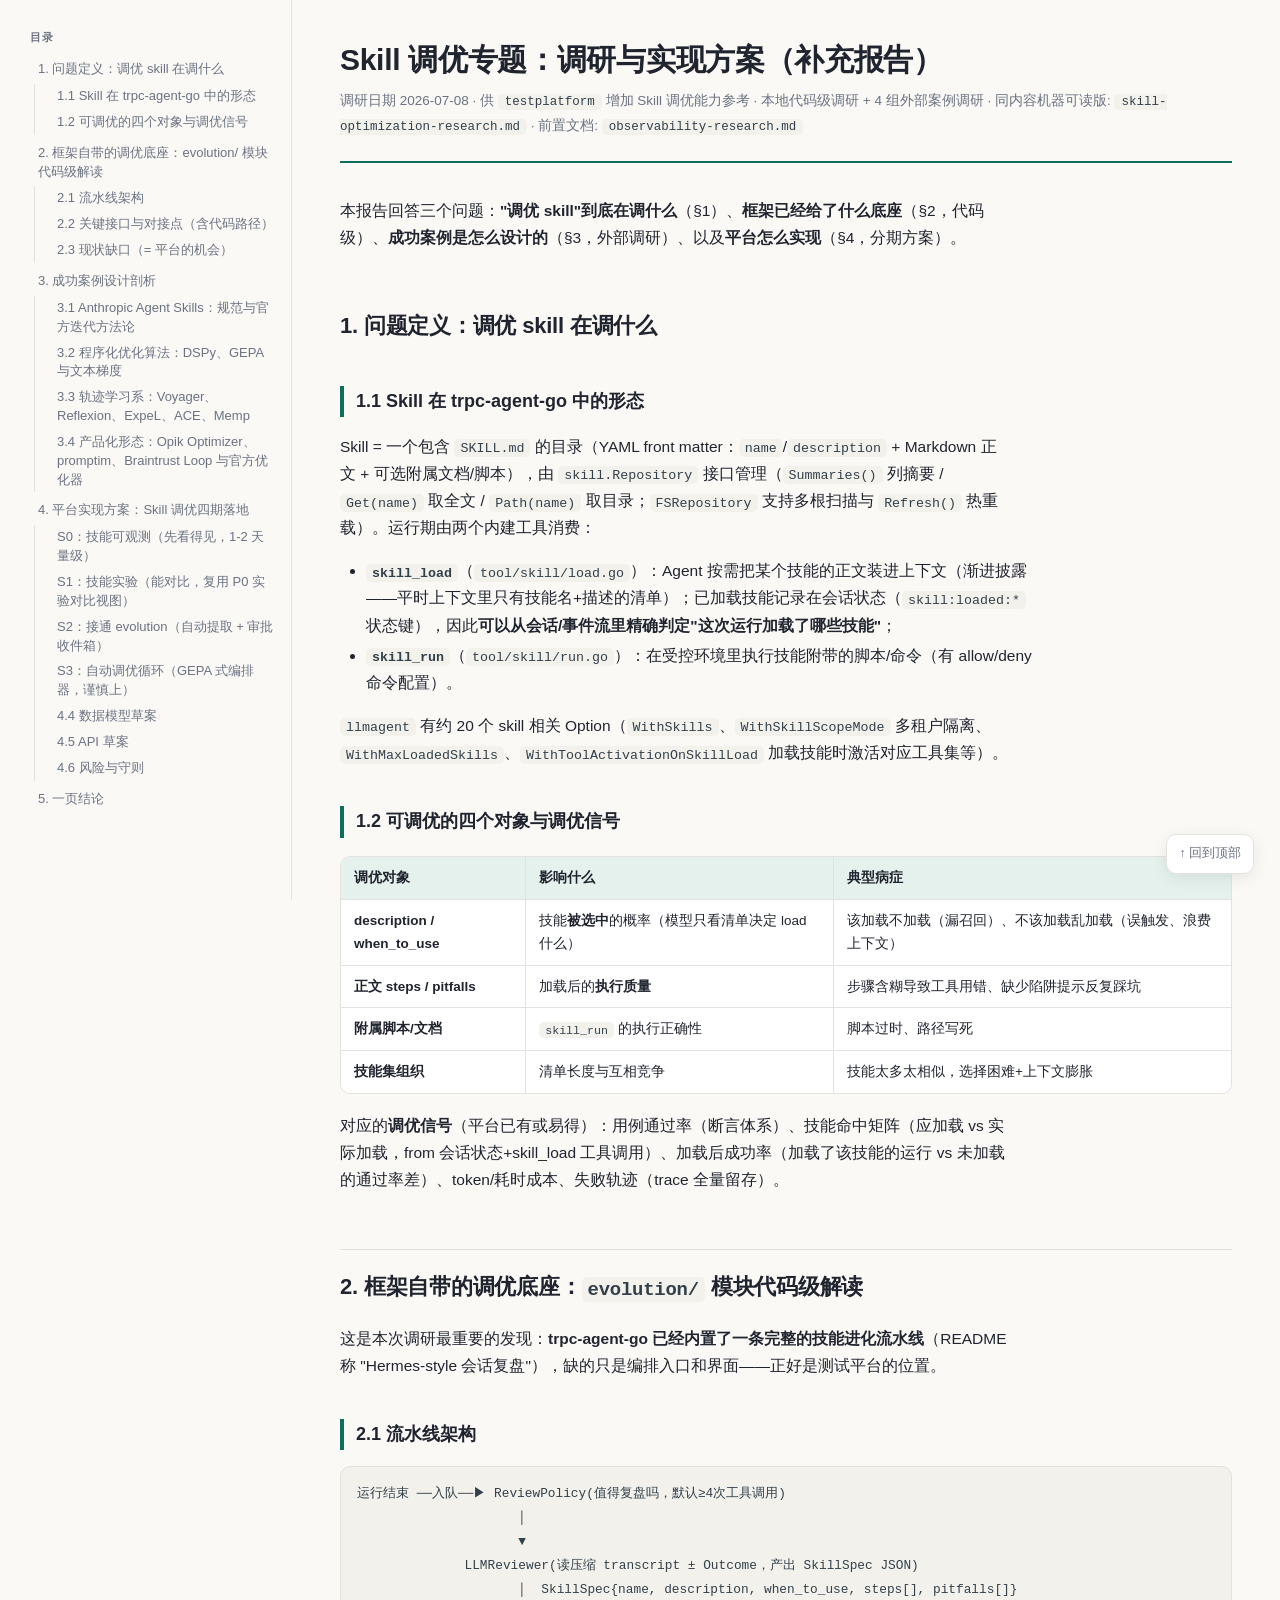
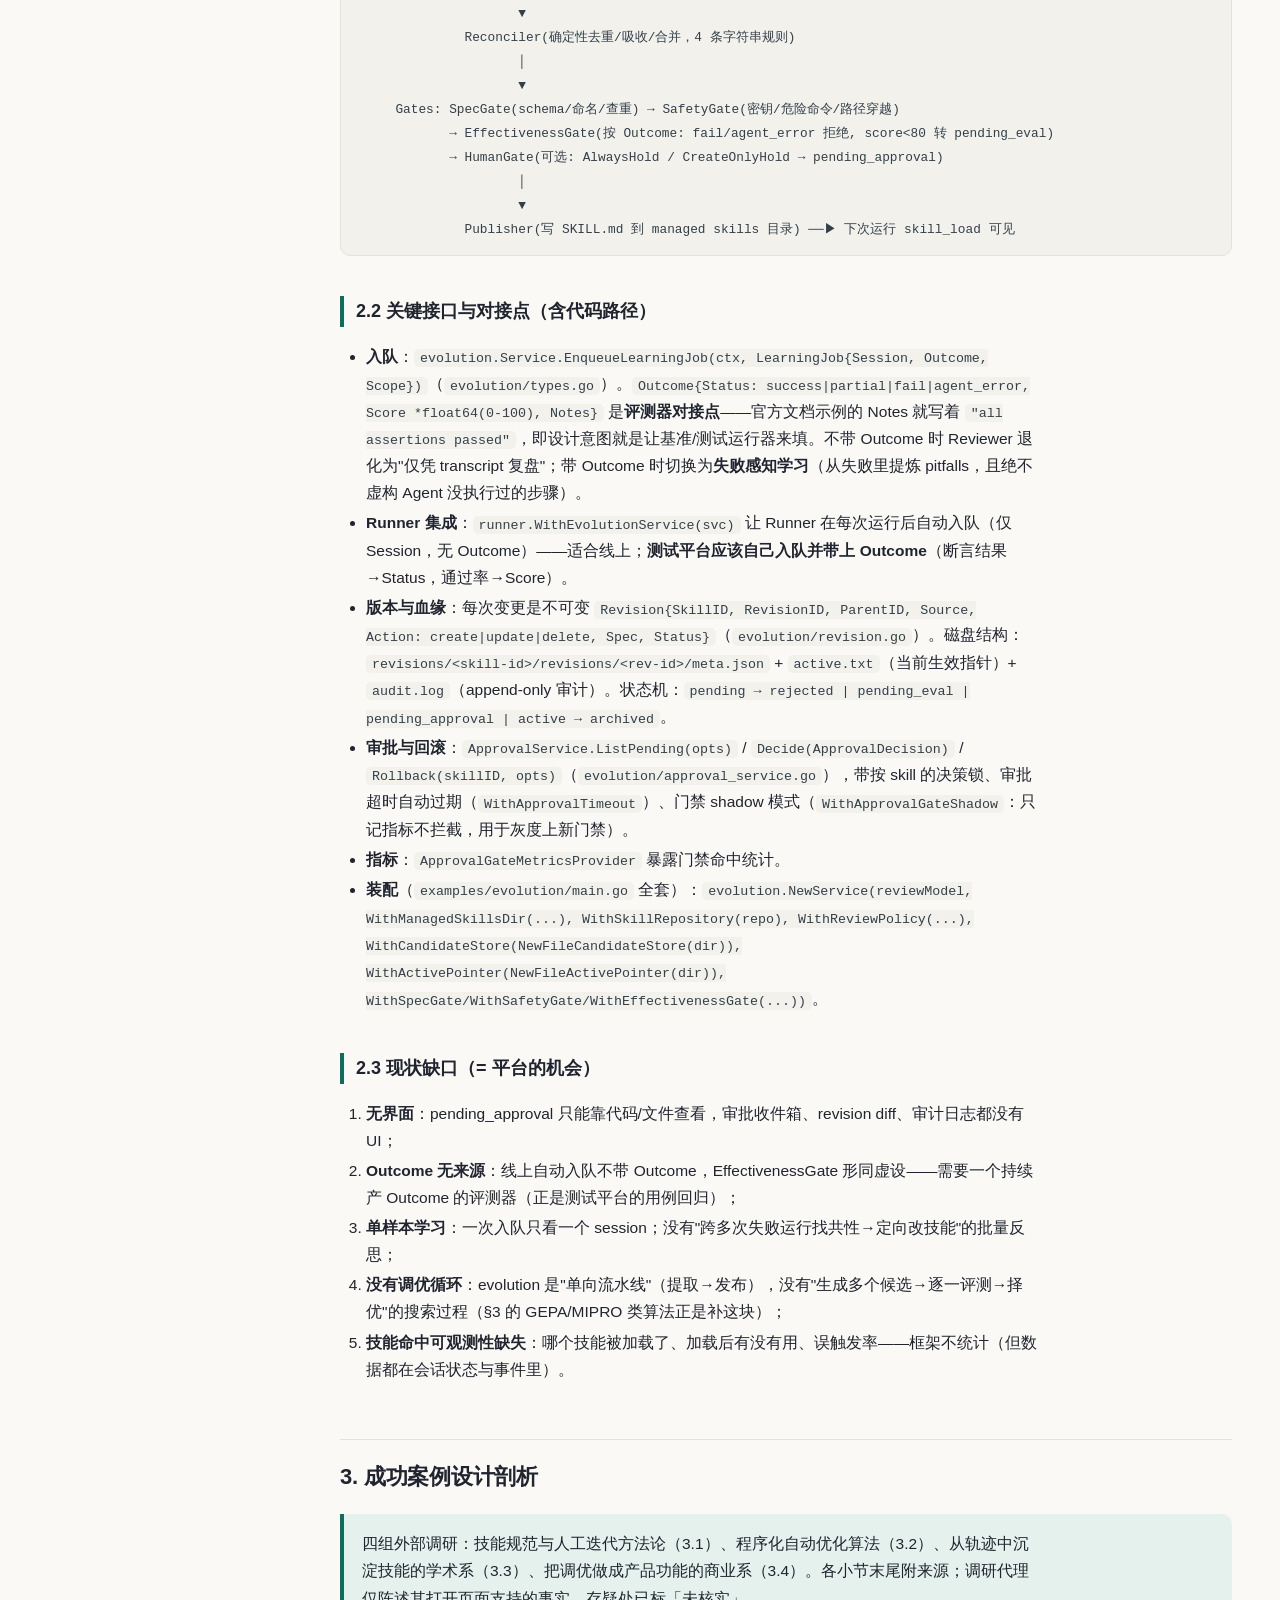
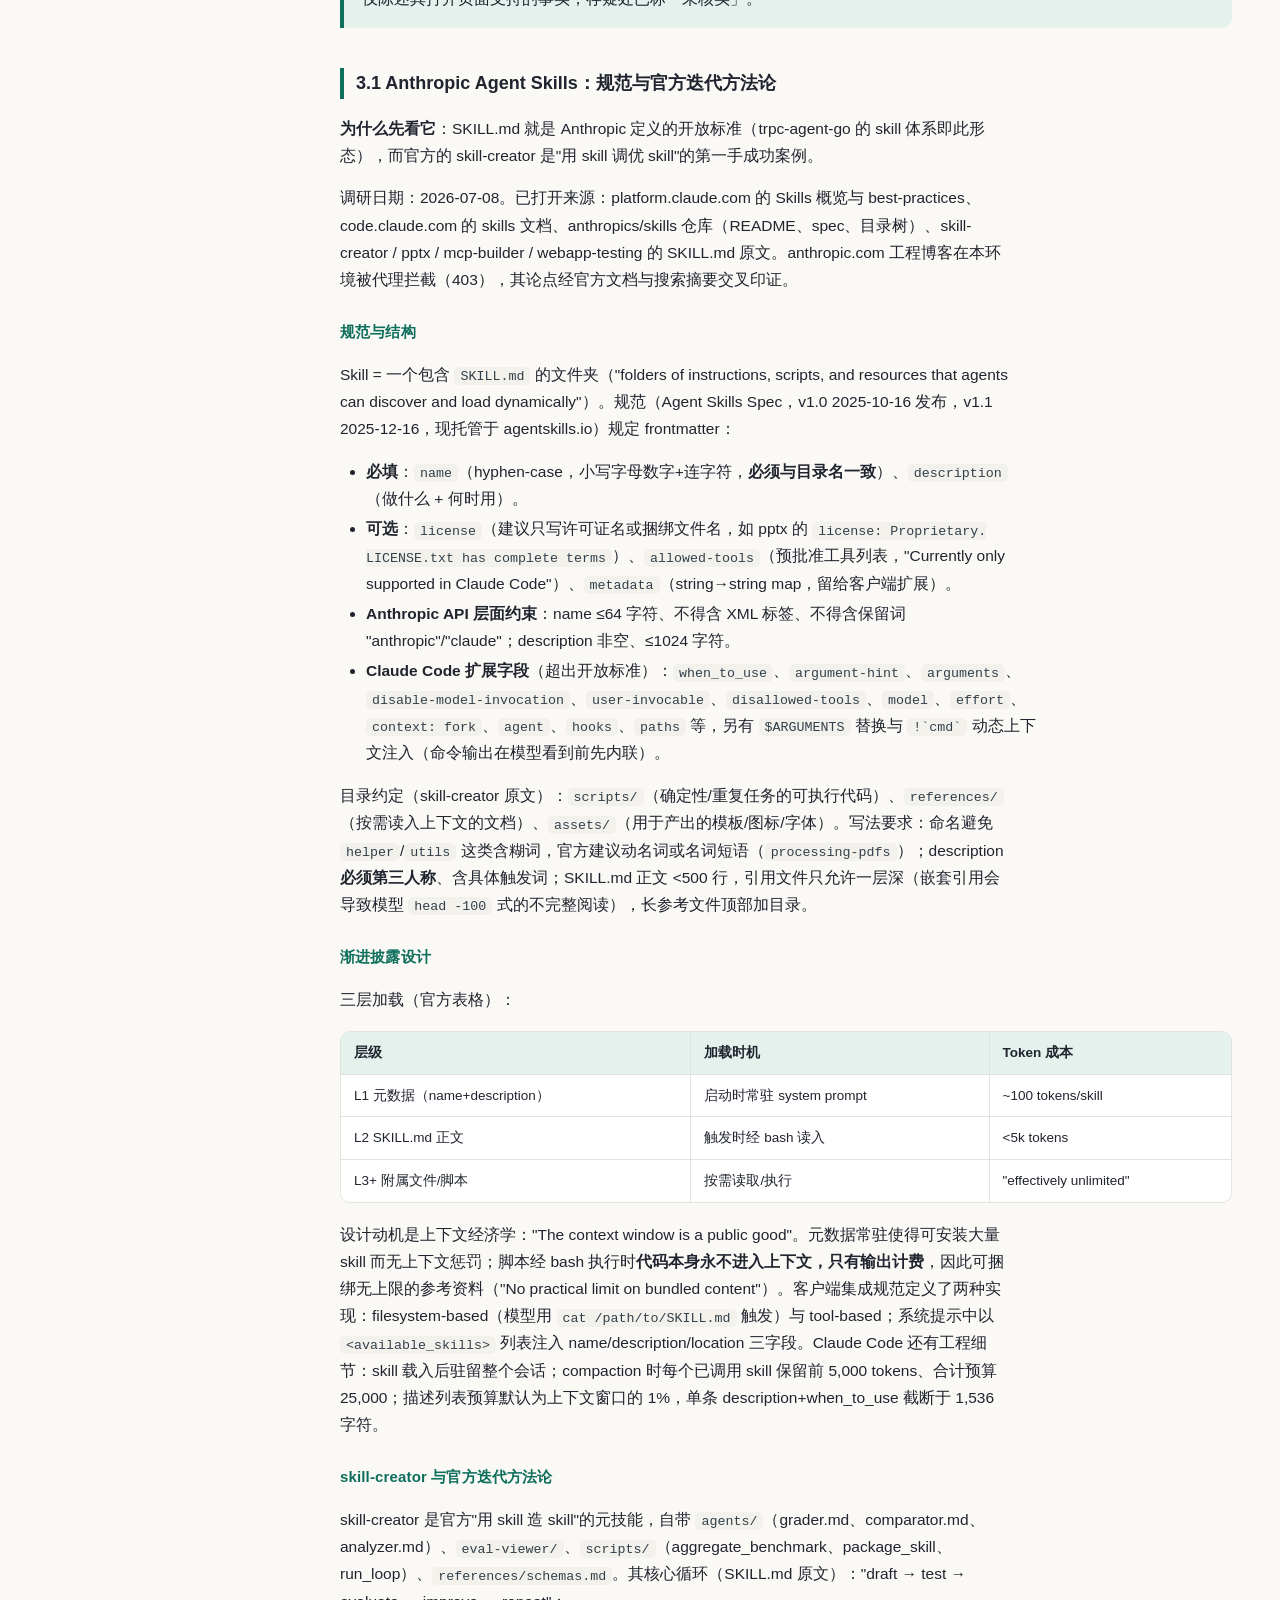
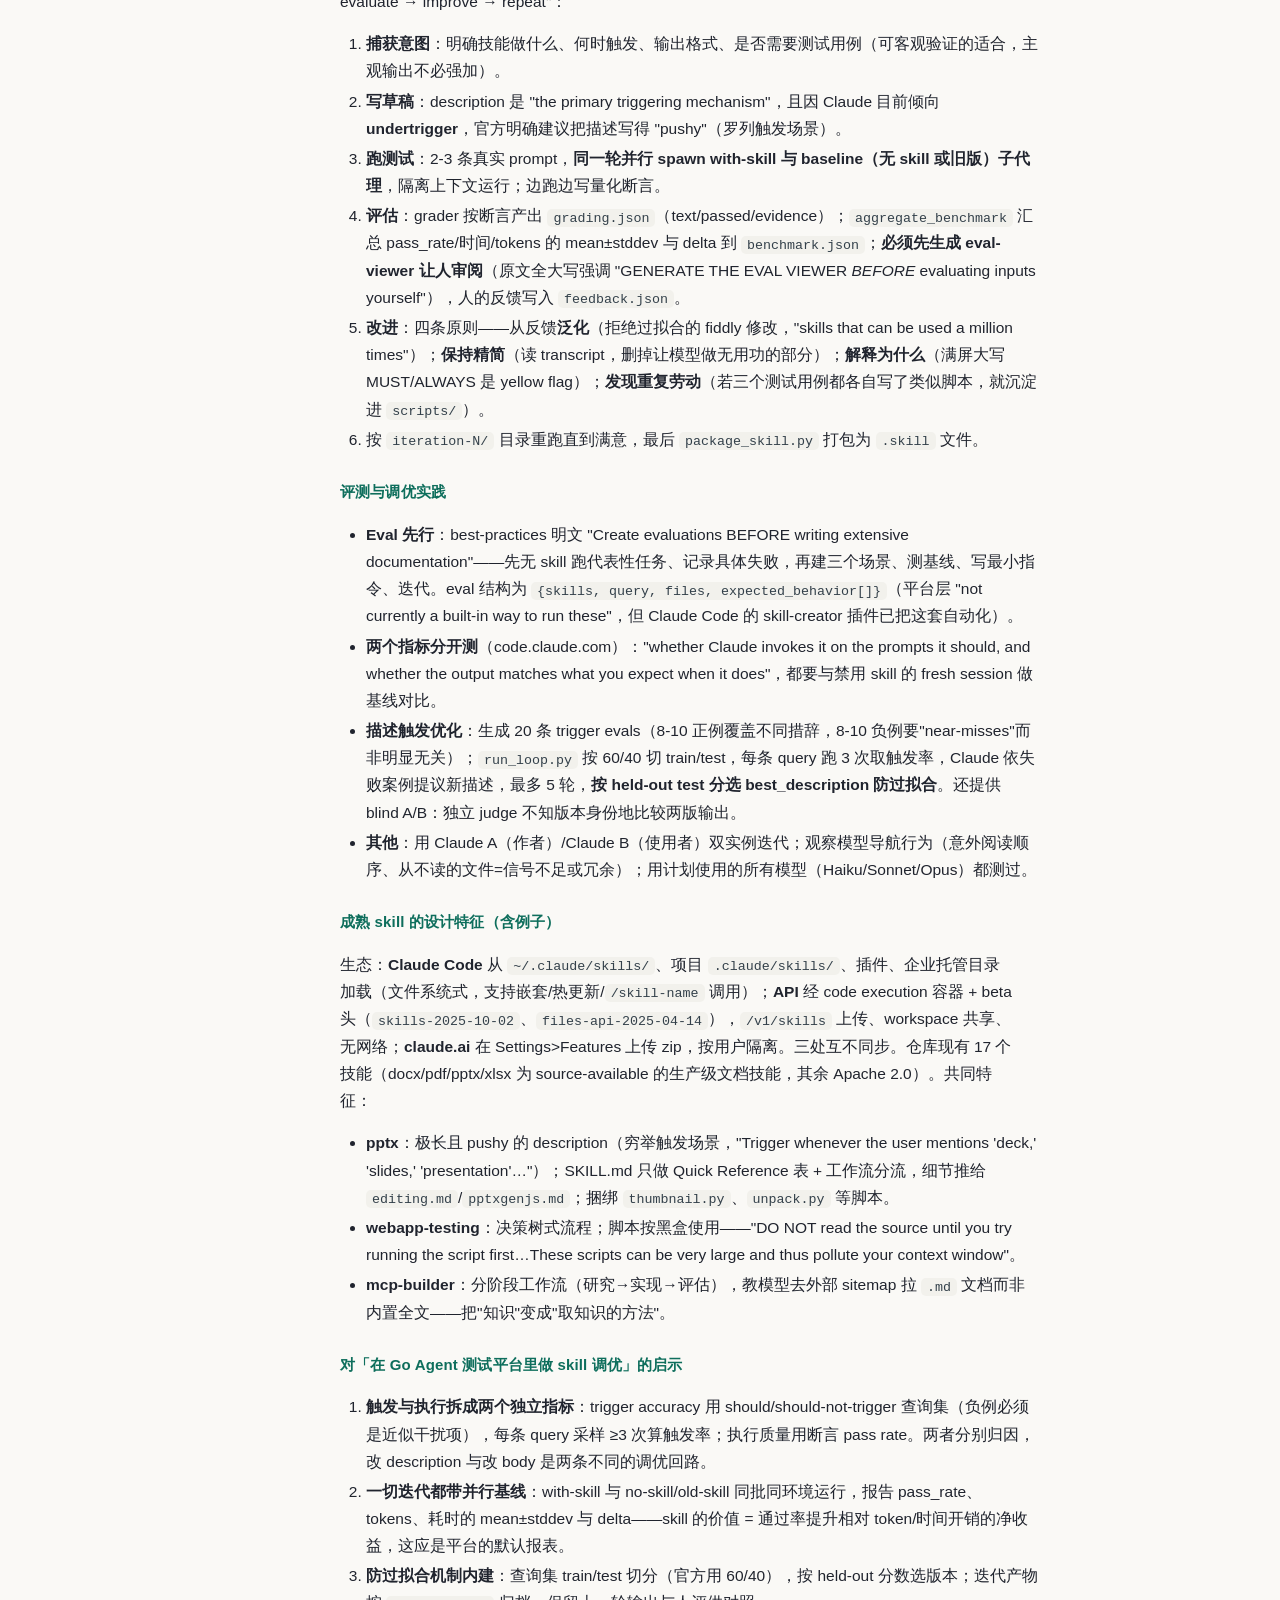
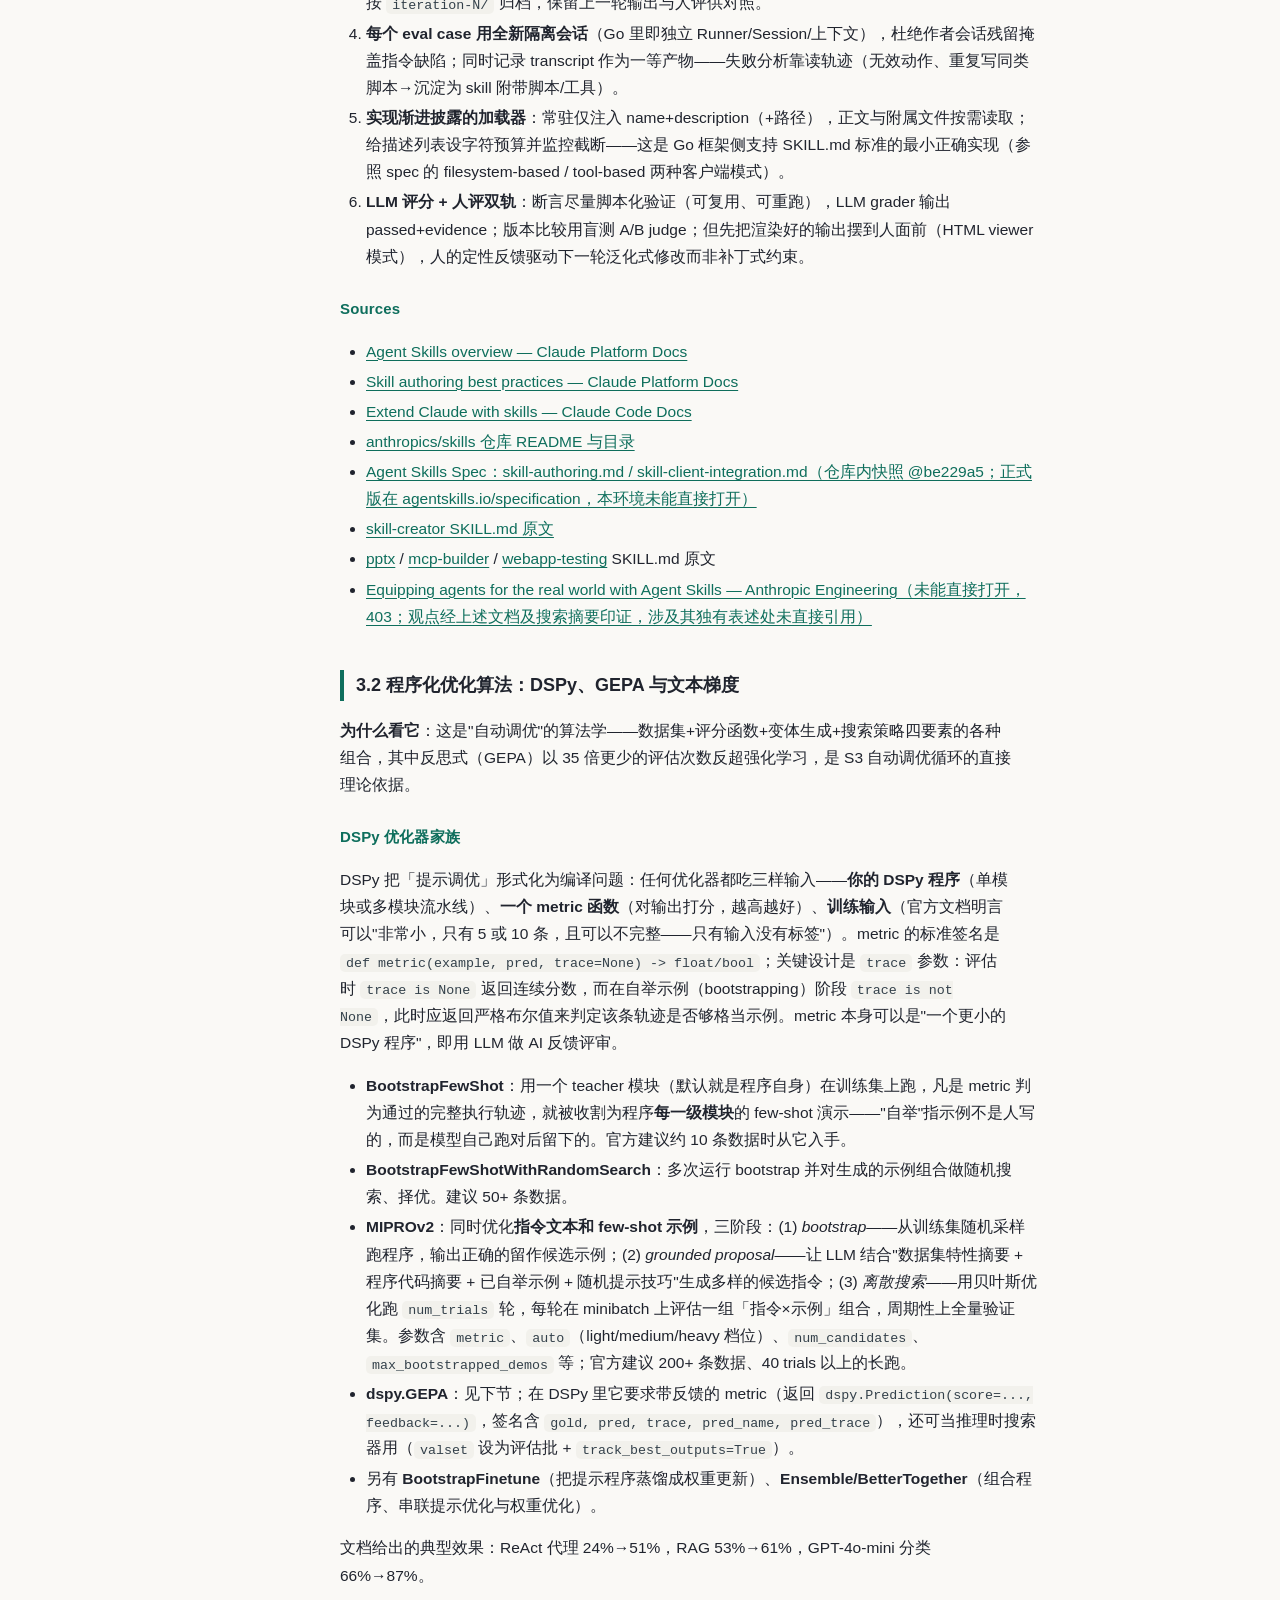
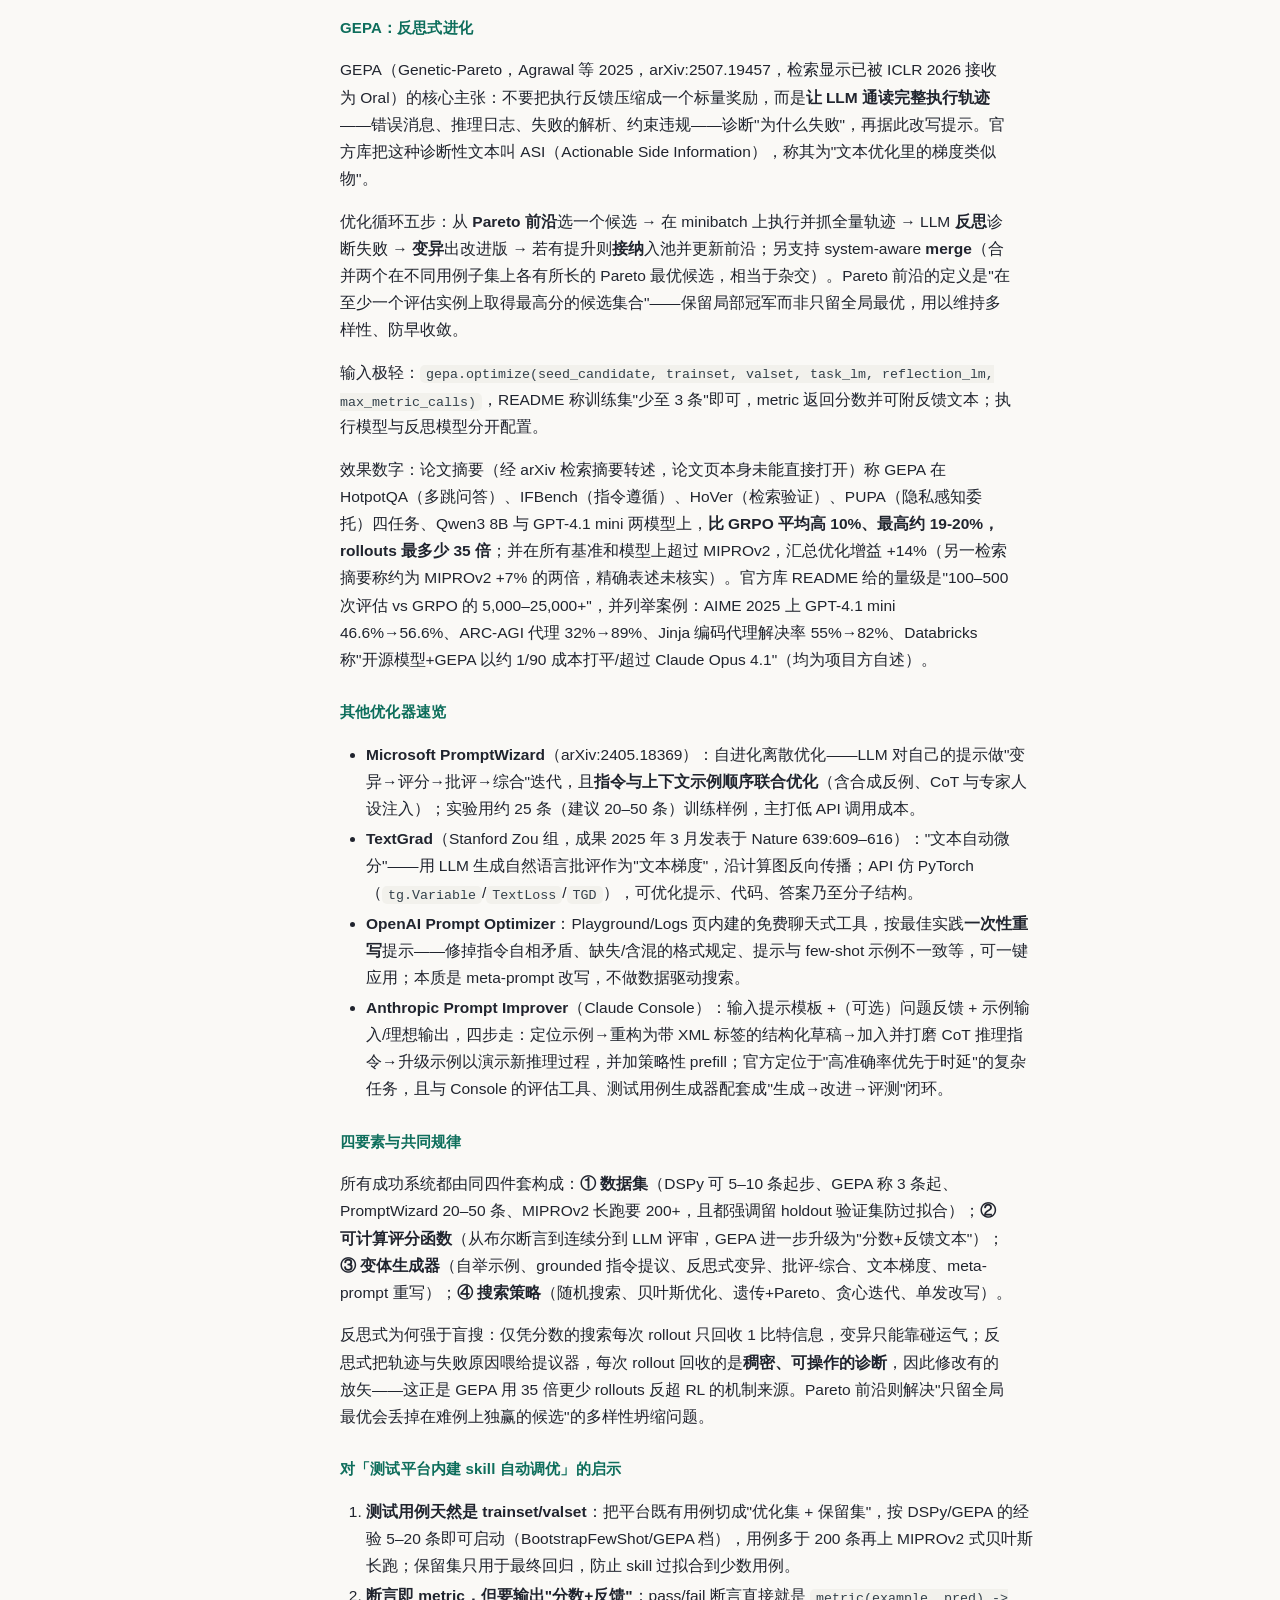
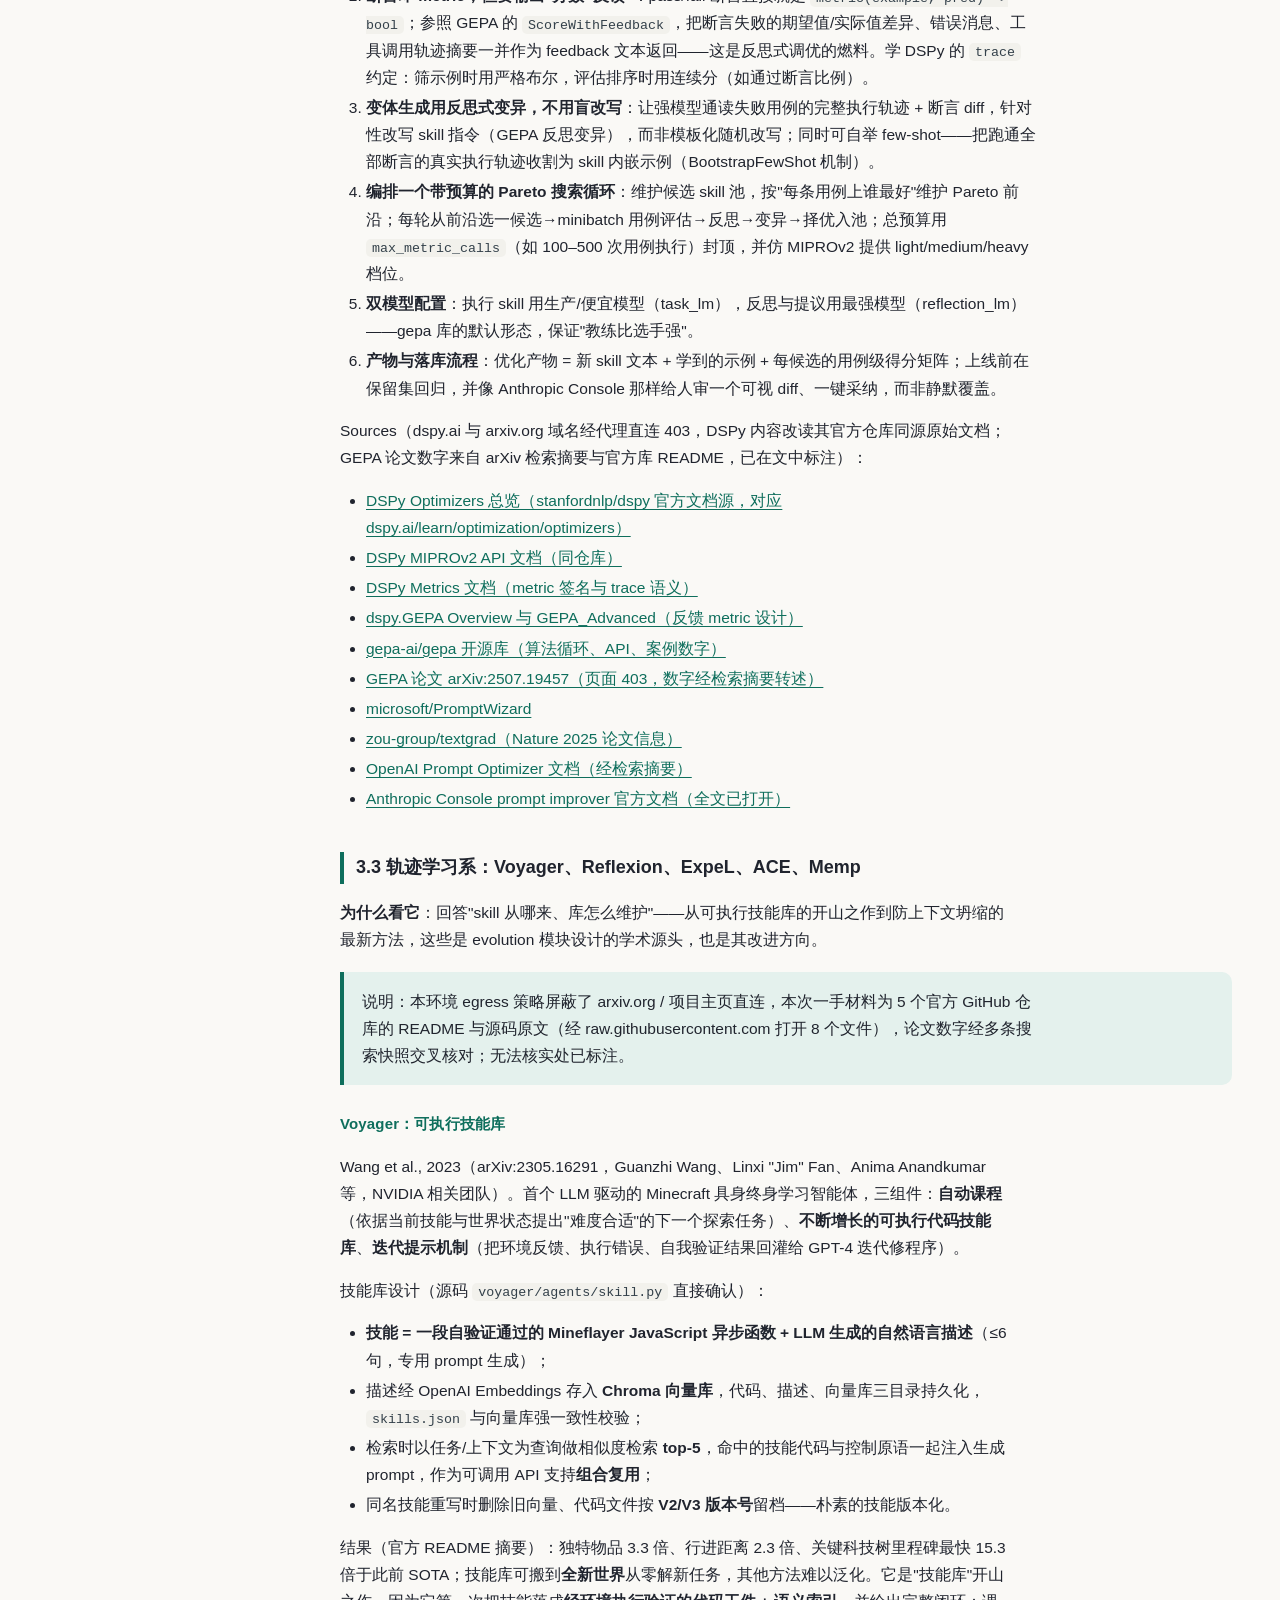
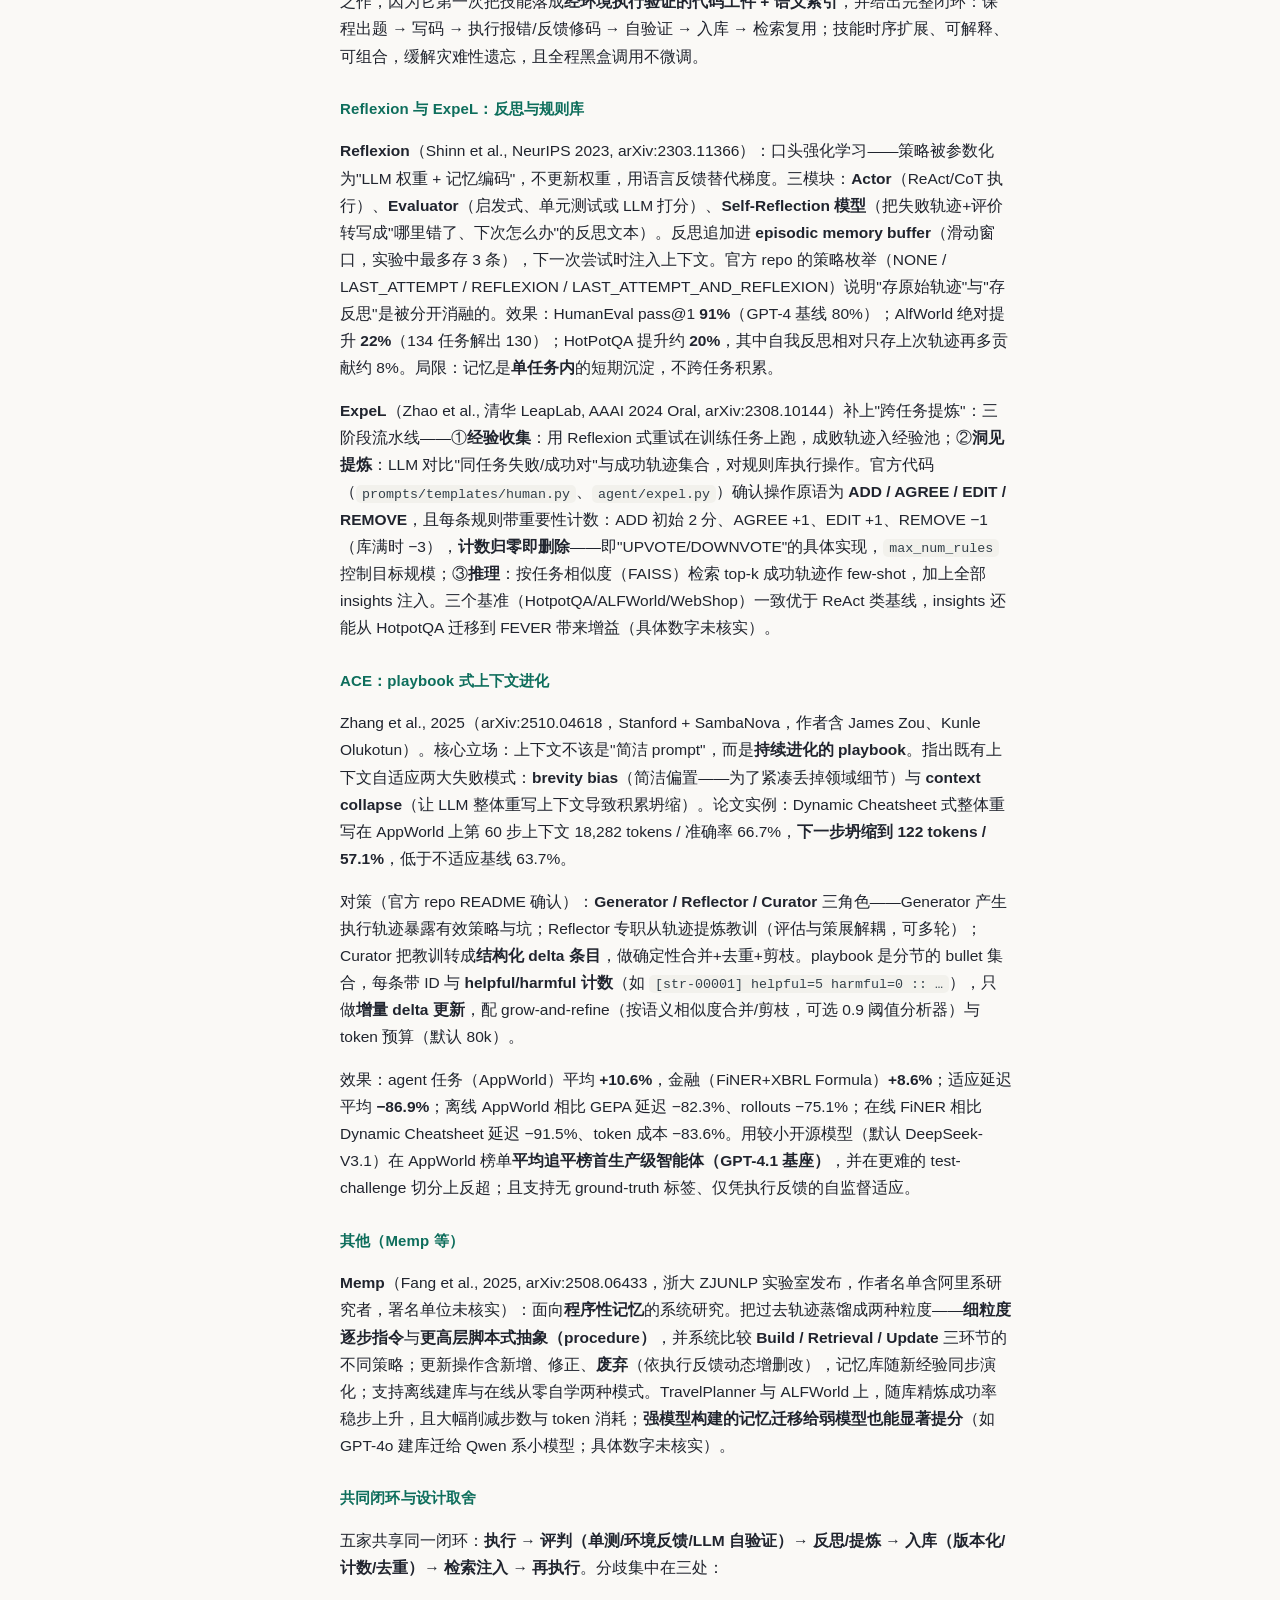
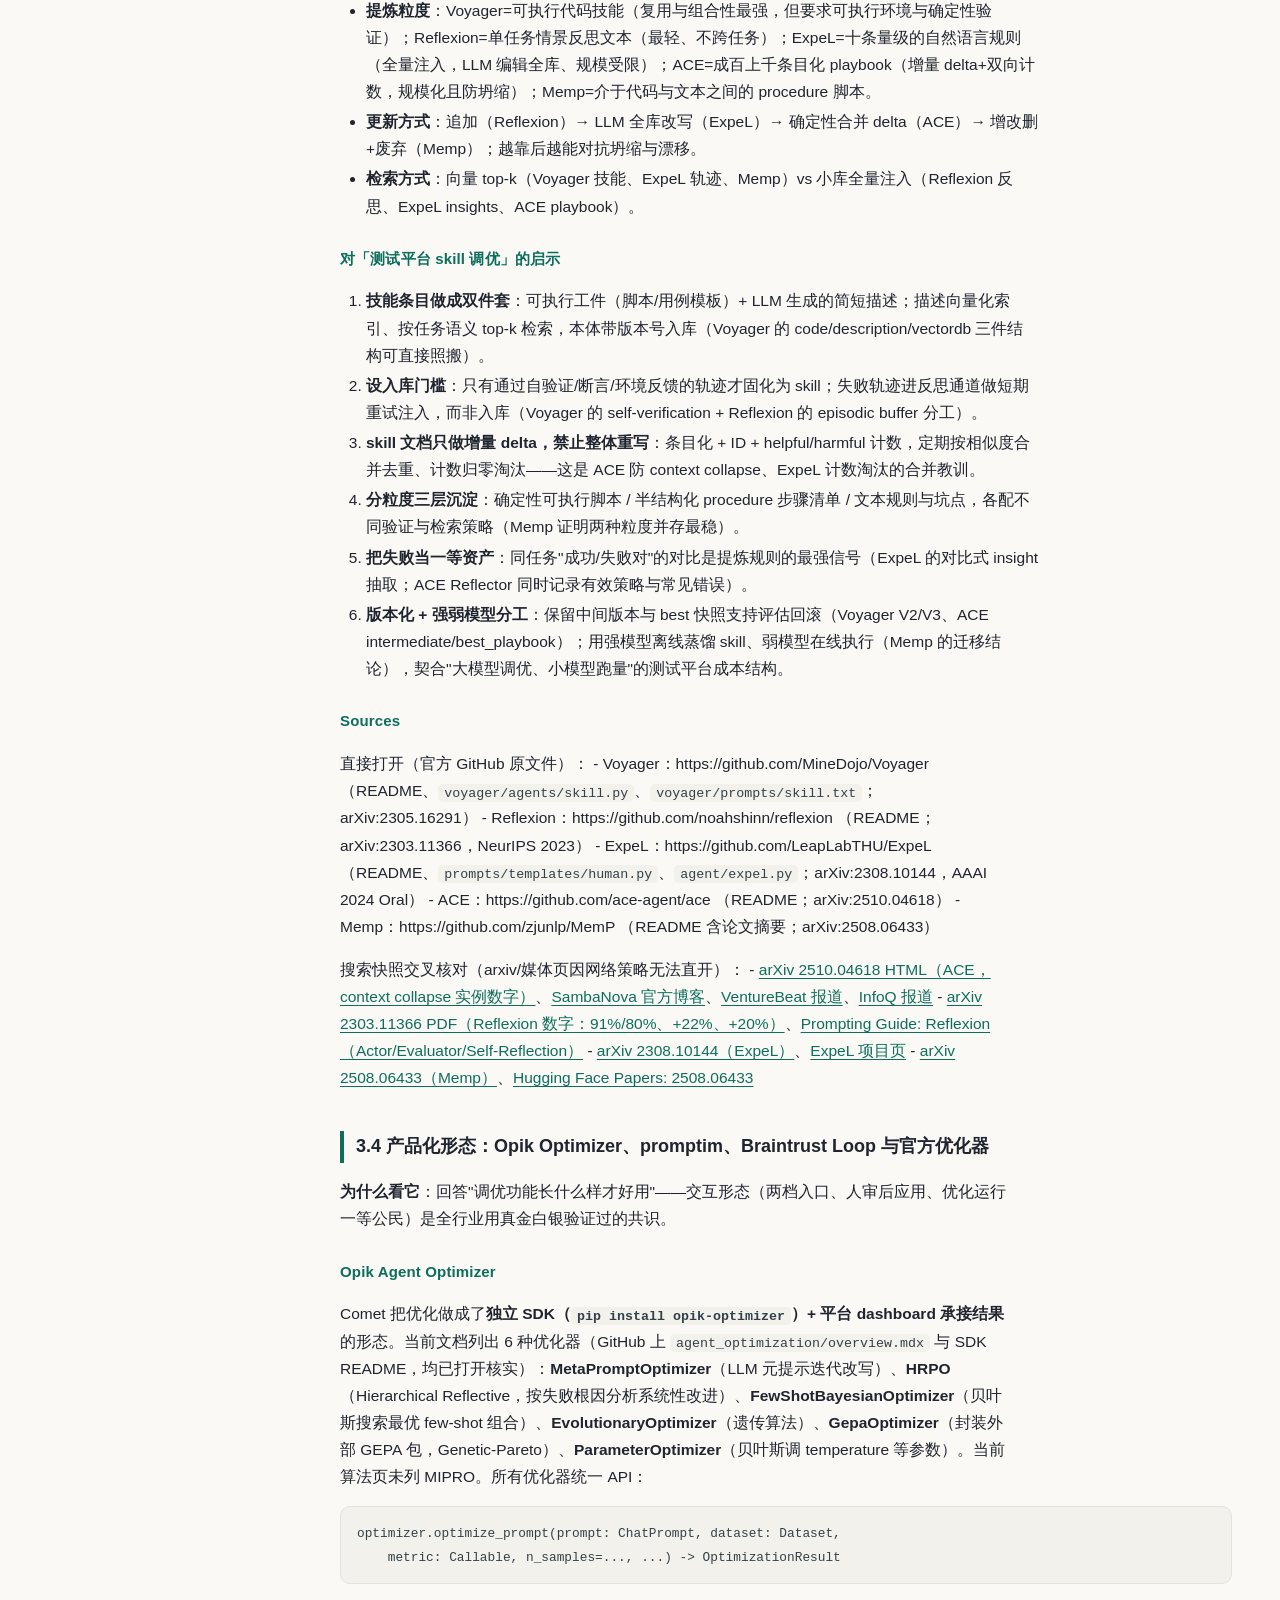
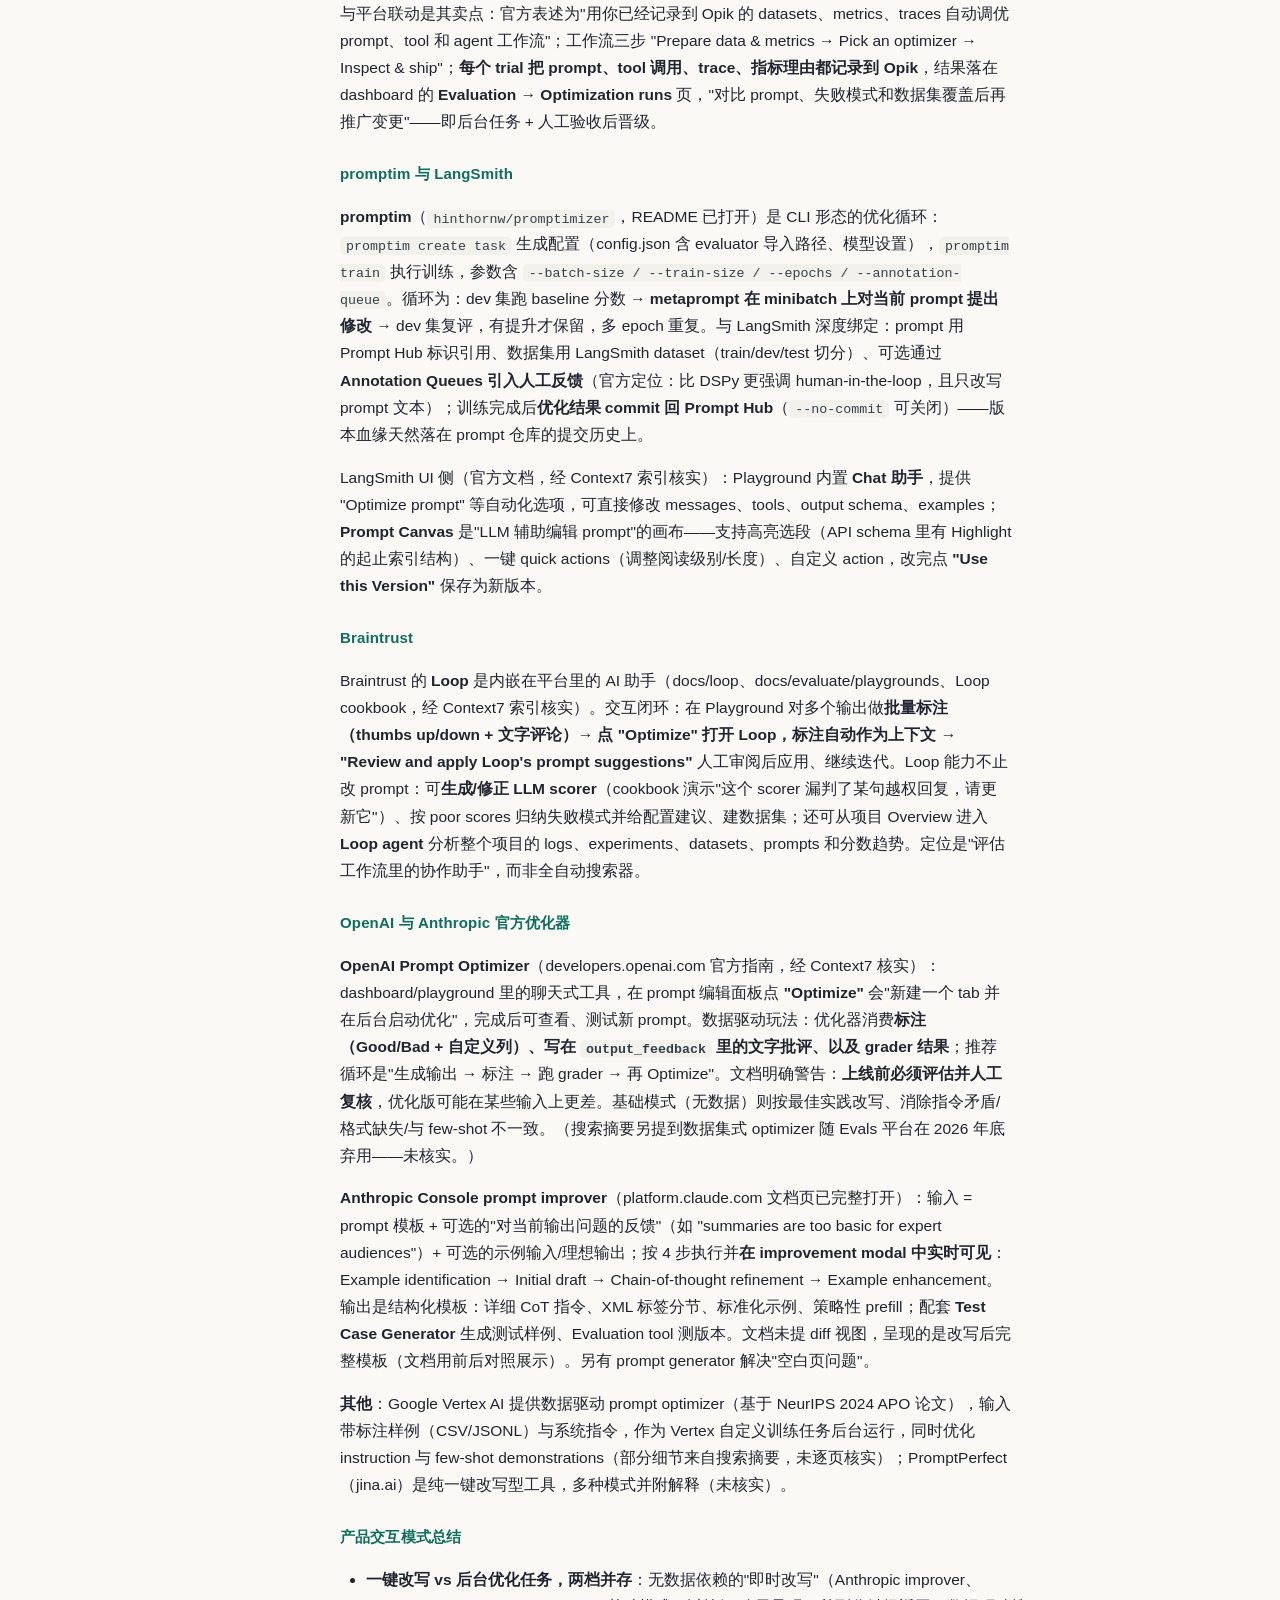
==== testplatform/docs/skill-optimization-research.html @ ceb40404 "testplatform/docs: add skill optimization research & implementation plan Supplementary research on a" ====
<!DOCTYPE html>
<html lang="zh-CN">
<head>
<meta charset="utf-8">
<meta name="viewport" content="width=device-width, initial-scale=1">
<title>Skill 调优专题：调研与实现方案（补充报告）</title>
<style>
:root {
  --bg: #FAF9F6; --panel: #FFFFFF; --ink: #20242E; --muted: #6B7280;
  --accent: #0E6E5C; --accent-soft: #E4F1ED; --line: #E4E2DC;
  --code-bg: #F2F1EC; --code-ink: #33404A; --warn: #9A6A15;
  --mono: ui-monospace, SFMono-Regular, Consolas, "Liberation Mono", monospace;
}
@media (prefers-color-scheme: dark) {
  :root {
    --bg: #14161B; --panel: #1A1D24; --ink: #E4E7EE; --muted: #97A0B2;
    --accent: #4FBFA8; --accent-soft: #1E2C29; --line: #2A2E38;
    --code-bg: #1E2128; --code-ink: #C6CFDA; --warn: #D9A544;
  }
}
:root[data-theme="dark"] {
  --bg: #14161B; --panel: #1A1D24; --ink: #E4E7EE; --muted: #97A0B2;
  --accent: #4FBFA8; --accent-soft: #1E2C29; --line: #2A2E38;
  --code-bg: #1E2128; --code-ink: #C6CFDA; --warn: #D9A544;
}
:root[data-theme="light"] {
  --bg: #FAF9F6; --panel: #FFFFFF; --ink: #20242E; --muted: #6B7280;
  --accent: #0E6E5C; --accent-soft: #E4F1ED; --line: #E4E2DC;
  --code-bg: #F2F1EC; --code-ink: #33404A; --warn: #9A6A15;
}
* { box-sizing: border-box; }
html { scroll-behavior: smooth; }
body {
  margin: 0; background: var(--bg); color: var(--ink);
  font: 15.5px/1.75 -apple-system, "PingFang SC", "Hiragino Sans GB", "Microsoft YaHei", "Segoe UI", sans-serif;
}
.wrap { display: flex; max-width: 1360px; margin: 0 auto; }
nav.toc {
  width: 292px; flex: none; position: sticky; top: 0; align-self: flex-start;
  height: 100vh; overflow-y: auto; padding: 28px 8px 60px 20px;
  border-right: 1px solid var(--line); font-size: 13px;
}
nav.toc .toc-head { font-weight: 700; letter-spacing: .08em; font-size: 11px; color: var(--muted); text-transform: uppercase; margin: 0 0 10px 10px; }
nav.toc ul { list-style: none; margin: 0; padding: 0 0 0 10px; }
nav.toc ul ul { padding-left: 14px; border-left: 1px solid var(--line); margin: 2px 0 6px 4px; }
nav.toc li { margin: 1px 0; }
nav.toc a { color: var(--muted); text-decoration: none; display: block; padding: 3px 8px; border-radius: 6px; line-height: 1.45; }
nav.toc a:hover { color: var(--accent); background: var(--accent-soft); }
main {
  flex: 1; min-width: 0; padding: 40px 48px 120px;
}
header.doc-head { border-bottom: 2px solid var(--accent); padding-bottom: 22px; margin-bottom: 34px; }
header.doc-head h1 { font-size: 30px; line-height: 1.3; margin: 0 0 10px; letter-spacing: -0.01em; text-wrap: balance; }
header.doc-head .meta { color: var(--muted); font-size: 13.5px; }
header.doc-head .meta code { font-family: var(--mono); background: var(--code-bg); padding: 1px 7px; border-radius: 5px; font-size: 12.5px; }
h2 {
  font-size: 22px; margin: 56px 0 18px; padding-top: 18px;
  border-top: 1px solid var(--line); letter-spacing: -0.01em;
}
h2:first-of-type { border-top: none; padding-top: 0; }
h3 { font-size: 18px; margin: 40px 0 12px; color: var(--ink); }
h3 { padding-left: 12px; border-left: 4px solid var(--accent); }
h4 { font-size: 15px; margin: 26px 0 8px; color: var(--accent); letter-spacing: .01em; }
p, li { max-width: 78ch; }
main a { color: var(--accent); text-decoration-thickness: 1px; text-underline-offset: 3px; }
code { font-family: var(--mono); font-size: .86em; background: var(--code-bg); color: var(--code-ink); padding: 1.5px 6px; border-radius: 5px; }
pre { background: var(--code-bg); border: 1px solid var(--line); border-radius: 10px; padding: 14px 16px; overflow-x: auto; line-height: 1.55; }
pre code { background: none; padding: 0; font-size: 12.8px; }
blockquote {
  margin: 18px 0; padding: 10px 18px; border-left: 4px solid var(--accent);
  background: var(--accent-soft); border-radius: 0 10px 10px 0; color: var(--ink);
}
blockquote p { margin: 6px 0; }
.tablewrap { overflow-x: auto; margin: 18px 0; border: 1px solid var(--line); border-radius: 10px; }
table { border-collapse: collapse; width: 100%; font-size: 13.5px; background: var(--panel); }
th, td { border-bottom: 1px solid var(--line); padding: 9px 13px; text-align: left; vertical-align: top; }
td + td, th + th { border-left: 1px solid var(--line); }
th { background: var(--accent-soft); color: var(--ink); font-weight: 650; white-space: nowrap; position: sticky; top: 0; }
tr:last-child td { border-bottom: none; }
hr { border: none; border-top: 1px solid var(--line); margin: 44px 0; }
strong { font-weight: 650; }
li { margin: 3px 0; }
ul, ol { padding-left: 26px; }
.backtop {
  position: fixed; right: 26px; bottom: 26px; background: var(--panel);
  border: 1px solid var(--line); color: var(--muted); border-radius: 10px;
  padding: 8px 12px; font-size: 12.5px; text-decoration: none; box-shadow: 0 4px 16px rgba(0,0,0,.08);
}
.backtop:hover { color: var(--accent); border-color: var(--accent); }
@media (max-width: 1100px) {
  nav.toc { display: none; }
  main { padding: 28px 20px 90px; }
}
@media (prefers-reduced-motion: reduce) { html { scroll-behavior: auto; } }
</style>
</head>
<body>
<div class="wrap">
  <nav class="toc">
    <div class="toc-head">目录</div>
    <div class="toc">
<ul>
<li><a href="#1-skill">1. 问题定义：调优 skill 在调什么</a><ul>
<li><a href="#11-skill-trpc-agent-go">1.1 Skill 在 trpc-agent-go 中的形态</a></li>
<li><a href="#12">1.2 可调优的四个对象与调优信号</a></li>
</ul>
</li>
<li><a href="#2-evolution">2. 框架自带的调优底座：evolution/ 模块代码级解读</a><ul>
<li><a href="#21">2.1 流水线架构</a></li>
<li><a href="#22">2.2 关键接口与对接点（含代码路径）</a></li>
<li><a href="#23">2.3 现状缺口（= 平台的机会）</a></li>
</ul>
</li>
<li><a href="#3">3. 成功案例设计剖析</a><ul>
<li><a href="#31-anthropic-agent-skills">3.1 Anthropic Agent Skills：规范与官方迭代方法论</a></li>
<li><a href="#32-dspygepa">3.2 程序化优化算法：DSPy、GEPA 与文本梯度</a></li>
<li><a href="#33-voyagerreflexionexpelacememp">3.3 轨迹学习系：Voyager、Reflexion、ExpeL、ACE、Memp</a></li>
<li><a href="#34-opik-optimizerpromptimbraintrust-loop">3.4 产品化形态：Opik Optimizer、promptim、Braintrust Loop 与官方优化器</a></li>
</ul>
</li>
<li><a href="#4-skill">4. 平台实现方案：Skill 调优四期落地</a><ul>
<li><a href="#s01-2">S0：技能可观测（先看得见，1-2 天量级）</a></li>
<li><a href="#s1-p0">S1：技能实验（能对比，复用 P0 实验对比视图）</a></li>
<li><a href="#s2-evolution">S2：接通 evolution（自动提取 + 审批收件箱）</a></li>
<li><a href="#s3gepa">S3：自动调优循环（GEPA 式编排器，谨慎上）</a></li>
<li><a href="#44">4.4 数据模型草案</a></li>
<li><a href="#45-api">4.5 API 草案</a></li>
<li><a href="#46">4.6 风险与守则</a></li>
</ul>
</li>
<li><a href="#5">5. 一页结论</a></li>
</ul>
</div>

  </nav>
  <main id="top">
    <header class="doc-head">
      <h1>Skill 调优专题：调研与实现方案（补充报告）</h1>
      <div class="meta">调研日期 2026-07-08 · 供 <code>testplatform</code> 增加 Skill 调优能力参考 · 本地代码级调研 + 4 组外部案例调研 · 同内容机器可读版: <code>skill-optimization-research.md</code> · 前置文档: <code>observability-research.md</code></div>
    </header>
    
<p>本报告回答三个问题：<strong>"调优 skill"到底在调什么</strong>（§1）、<strong>框架已经给了什么底座</strong>（§2，代码级）、<strong>成功案例是怎么设计的</strong>（§3，外部调研）、以及<strong>平台怎么实现</strong>（§4，分期方案）。</p>
<h2 id="1-skill">1. 问题定义：调优 skill 在调什么</h2>
<h3 id="11-skill-trpc-agent-go">1.1 Skill 在 trpc-agent-go 中的形态</h3>
<p>Skill = 一个包含 <code>SKILL.md</code> 的目录（YAML front matter：<code>name</code>/<code>description</code> + Markdown 正文 + 可选附属文档/脚本），由 <code>skill.Repository</code> 接口管理（<code>Summaries()</code> 列摘要 / <code>Get(name)</code> 取全文 / <code>Path(name)</code> 取目录；<code>FSRepository</code> 支持多根扫描与 <code>Refresh()</code> 热重载）。运行期由两个内建工具消费：</p>
<ul>
<li><strong><code>skill_load</code></strong>（<code>tool/skill/load.go</code>）：Agent 按需把某个技能的正文装进上下文（渐进披露——平时上下文里只有技能名+描述的清单）；已加载技能记录在会话状态（<code>skill:loaded:*</code> 状态键），因此<strong>可以从会话/事件流里精确判定"这次运行加载了哪些技能"</strong>；</li>
<li><strong><code>skill_run</code></strong>（<code>tool/skill/run.go</code>）：在受控环境里执行技能附带的脚本/命令（有 allow/deny 命令配置）。</li>
</ul>
<p><code>llmagent</code> 有约 20 个 skill 相关 Option（<code>WithSkills</code>、<code>WithSkillScopeMode</code> 多租户隔离、<code>WithMaxLoadedSkills</code>、<code>WithToolActivationOnSkillLoad</code> 加载技能时激活对应工具集等）。</p>
<h3 id="12">1.2 可调优的四个对象与调优信号</h3>
<div class="tablewrap"><table>
<thead>
<tr>
<th>调优对象</th>
<th>影响什么</th>
<th>典型病症</th>
</tr>
</thead>
<tbody>
<tr>
<td><strong>description / when_to_use</strong></td>
<td>技能<strong>被选中</strong>的概率（模型只看清单决定 load 什么）</td>
<td>该加载不加载（漏召回）、不该加载乱加载（误触发、浪费上下文）</td>
</tr>
<tr>
<td><strong>正文 steps / pitfalls</strong></td>
<td>加载后的<strong>执行质量</strong></td>
<td>步骤含糊导致工具用错、缺少陷阱提示反复踩坑</td>
</tr>
<tr>
<td><strong>附属脚本/文档</strong></td>
<td><code>skill_run</code> 的执行正确性</td>
<td>脚本过时、路径写死</td>
</tr>
<tr>
<td><strong>技能集组织</strong></td>
<td>清单长度与互相竞争</td>
<td>技能太多太相似，选择困难+上下文膨胀</td>
</tr>
</tbody>
</table></div>
<p>对应的<strong>调优信号</strong>（平台已有或易得）：用例通过率（断言体系）、技能命中矩阵（应加载 vs 实际加载，from 会话状态+skill_load 工具调用）、加载后成功率（加载了该技能的运行 vs 未加载的通过率差）、token/耗时成本、失败轨迹（trace 全量留存）。</p>
<h2 id="2-evolution">2. 框架自带的调优底座：<code>evolution/</code> 模块代码级解读</h2>
<p>这是本次调研最重要的发现：<strong>trpc-agent-go 已经内置了一条完整的技能进化流水线</strong>（README 称 "Hermes-style 会话复盘"），缺的只是编排入口和界面——正好是测试平台的位置。</p>
<h3 id="21">2.1 流水线架构</h3>
<pre><code>运行结束 ──入队──▶ ReviewPolicy(值得复盘吗，默认≥4次工具调用)
                     │
                     ▼
              LLMReviewer(读压缩 transcript ± Outcome，产出 SkillSpec JSON)
                     │  SkillSpec{name, description, when_to_use, steps[], pitfalls[]}
                     ▼
              Reconciler(确定性去重/吸收/合并，4 条字符串规则)
                     │
                     ▼
     Gates: SpecGate(schema/命名/查重) → SafetyGate(密钥/危险命令/路径穿越)
            → EffectivenessGate(按 Outcome: fail/agent_error 拒绝, score&lt;80 转 pending_eval)
            → HumanGate(可选: AlwaysHold / CreateOnlyHold → pending_approval)
                     │
                     ▼
              Publisher(写 SKILL.md 到 managed skills 目录) ──▶ 下次运行 skill_load 可见
</code></pre>
<h3 id="22">2.2 关键接口与对接点（含代码路径）</h3>
<ul>
<li><strong>入队</strong>：<code>evolution.Service.EnqueueLearningJob(ctx, LearningJob{Session, Outcome, Scope})</code>（<code>evolution/types.go</code>）。<code>Outcome{Status: success|partial|fail|agent_error, Score *float64(0-100), Notes}</code> 是<strong>评测器对接点</strong>——官方文档示例的 Notes 就写着 <code>"all assertions passed"</code>，即设计意图就是让基准/测试运行器来填。不带 Outcome 时 Reviewer 退化为"仅凭 transcript 复盘"；带 Outcome 时切换为<strong>失败感知学习</strong>（从失败里提炼 pitfalls，且绝不虚构 Agent 没执行过的步骤）。</li>
<li><strong>Runner 集成</strong>：<code>runner.WithEvolutionService(svc)</code> 让 Runner 在每次运行后自动入队（仅 Session，无 Outcome）——适合线上；<strong>测试平台应该自己入队并带上 Outcome</strong>（断言结果→Status，通过率→Score）。</li>
<li><strong>版本与血缘</strong>：每次变更是不可变 <code>Revision{SkillID, RevisionID, ParentID, Source, Action: create|update|delete, Spec, Status}</code>（<code>evolution/revision.go</code>）。磁盘结构：<code>revisions/&lt;skill-id&gt;/revisions/&lt;rev-id&gt;/meta.json</code> + <code>active.txt</code>（当前生效指针）+ <code>audit.log</code>（append-only 审计）。状态机：<code>pending → rejected | pending_eval | pending_approval | active → archived</code>。</li>
<li><strong>审批与回滚</strong>：<code>ApprovalService.ListPending(opts)</code> / <code>Decide(ApprovalDecision)</code> / <code>Rollback(skillID, opts)</code>（<code>evolution/approval_service.go</code>），带按 skill 的决策锁、审批超时自动过期（<code>WithApprovalTimeout</code>）、门禁 shadow 模式（<code>WithApprovalGateShadow</code>：只记指标不拦截，用于灰度上新门禁）。</li>
<li><strong>指标</strong>：<code>ApprovalGateMetricsProvider</code> 暴露门禁命中统计。</li>
<li><strong>装配</strong>（<code>examples/evolution/main.go</code> 全套）：<code>evolution.NewService(reviewModel, WithManagedSkillsDir(...), WithSkillRepository(repo), WithReviewPolicy(...), WithCandidateStore(NewFileCandidateStore(dir)), WithActivePointer(NewFileActivePointer(dir)), WithSpecGate/WithSafetyGate/WithEffectivenessGate(...))</code>。</li>
</ul>
<h3 id="23">2.3 现状缺口（= 平台的机会）</h3>
<ol>
<li><strong>无界面</strong>：pending_approval 只能靠代码/文件查看，审批收件箱、revision diff、审计日志都没有 UI；</li>
<li><strong>Outcome 无来源</strong>：线上自动入队不带 Outcome，EffectivenessGate 形同虚设——需要一个持续产 Outcome 的评测器（正是测试平台的用例回归）；</li>
<li><strong>单样本学习</strong>：一次入队只看一个 session；没有"跨多次失败运行找共性→定向改技能"的批量反思；</li>
<li><strong>没有调优循环</strong>：evolution 是"单向流水线"（提取→发布），没有"生成多个候选→逐一评测→择优"的搜索过程（§3 的 GEPA/MIPRO 类算法正是补这块）；</li>
<li><strong>技能命中可观测性缺失</strong>：哪个技能被加载了、加载后有没有用、误触发率——框架不统计（但数据都在会话状态与事件里）。</li>
</ol>
<h2 id="3">3. 成功案例设计剖析</h2>
<blockquote>
<p>四组外部调研：技能规范与人工迭代方法论（3.1）、程序化自动优化算法（3.2）、从轨迹中沉淀技能的学术系（3.3）、把调优做成产品功能的商业系（3.4）。各小节末尾附来源；调研代理仅陈述其打开页面支持的事实，存疑处已标「未核实」。</p>
</blockquote>
<h3 id="31-anthropic-agent-skills">3.1 Anthropic Agent Skills：规范与官方迭代方法论</h3>
<p><strong>为什么先看它</strong>：SKILL.md 就是 Anthropic 定义的开放标准（trpc-agent-go 的 skill 体系即此形态），而官方的 skill-creator 是"用 skill 调优 skill"的第一手成功案例。</p>
<p>调研日期：2026-07-08。已打开来源：platform.claude.com 的 Skills 概览与 best-practices、code.claude.com 的 skills 文档、anthropics/skills 仓库（README、spec、目录树）、skill-creator / pptx / mcp-builder / webapp-testing 的 SKILL.md 原文。anthropic.com 工程博客在本环境被代理拦截（403），其论点经官方文档与搜索摘要交叉印证。</p>
<h4 id="_1">规范与结构</h4>
<p>Skill = 一个包含 <code>SKILL.md</code> 的文件夹（"folders of instructions, scripts, and resources that agents can discover and load dynamically"）。规范（Agent Skills Spec，v1.0 2025-10-16 发布，v1.1 2025-12-16，现托管于 agentskills.io）规定 frontmatter：</p>
<ul>
<li><strong>必填</strong>：<code>name</code>（hyphen-case，小写字母数字+连字符，<strong>必须与目录名一致</strong>）、<code>description</code>（做什么 + 何时用）。</li>
<li><strong>可选</strong>：<code>license</code>（建议只写许可证名或捆绑文件名，如 pptx 的 <code>license: Proprietary. LICENSE.txt has complete terms</code>）、<code>allowed-tools</code>（预批准工具列表，"Currently only supported in Claude Code"）、<code>metadata</code>（string→string map，留给客户端扩展）。</li>
<li><strong>Anthropic API 层面约束</strong>：name ≤64 字符、不得含 XML 标签、不得含保留词 "anthropic"/"claude"；description 非空、≤1024 字符。</li>
<li><strong>Claude Code 扩展字段</strong>（超出开放标准）：<code>when_to_use</code>、<code>argument-hint</code>、<code>arguments</code>、<code>disable-model-invocation</code>、<code>user-invocable</code>、<code>disallowed-tools</code>、<code>model</code>、<code>effort</code>、<code>context: fork</code>、<code>agent</code>、<code>hooks</code>、<code>paths</code> 等，另有 <code>$ARGUMENTS</code> 替换与 <code>!`cmd`</code> 动态上下文注入（命令输出在模型看到前先内联）。</li>
</ul>
<p>目录约定（skill-creator 原文）：<code>scripts/</code>（确定性/重复任务的可执行代码）、<code>references/</code>（按需读入上下文的文档）、<code>assets/</code>（用于产出的模板/图标/字体）。写法要求：命名避免 <code>helper</code>/<code>utils</code> 这类含糊词，官方建议动名词或名词短语（<code>processing-pdfs</code>）；description <strong>必须第三人称</strong>、含具体触发词；SKILL.md 正文 &lt;500 行，引用文件只允许一层深（嵌套引用会导致模型 <code>head -100</code> 式的不完整阅读），长参考文件顶部加目录。</p>
<h4 id="_2">渐进披露设计</h4>
<p>三层加载（官方表格）：</p>
<div class="tablewrap"><table>
<thead>
<tr>
<th>层级</th>
<th>加载时机</th>
<th>Token 成本</th>
</tr>
</thead>
<tbody>
<tr>
<td>L1 元数据（name+description）</td>
<td>启动时常驻 system prompt</td>
<td>~100 tokens/skill</td>
</tr>
<tr>
<td>L2 SKILL.md 正文</td>
<td>触发时经 bash 读入</td>
<td>&lt;5k tokens</td>
</tr>
<tr>
<td>L3+ 附属文件/脚本</td>
<td>按需读取/执行</td>
<td>"effectively unlimited"</td>
</tr>
</tbody>
</table></div>
<p>设计动机是上下文经济学："The context window is a public good"。元数据常驻使得可安装大量 skill 而无上下文惩罚；脚本经 bash 执行时<strong>代码本身永不进入上下文，只有输出计费</strong>，因此可捆绑无上限的参考资料（"No practical limit on bundled content"）。客户端集成规范定义了两种实现：filesystem-based（模型用 <code>cat /path/to/SKILL.md</code> 触发）与 tool-based；系统提示中以 <code>&lt;available_skills&gt;</code> 列表注入 name/description/location 三字段。Claude Code 还有工程细节：skill 载入后驻留整个会话；compaction 时每个已调用 skill 保留前 5,000 tokens、合计预算 25,000；描述列表预算默认为上下文窗口的 1%，单条 description+when_to_use 截断于 1,536 字符。</p>
<h4 id="skill-creator">skill-creator 与官方迭代方法论</h4>
<p>skill-creator 是官方"用 skill 造 skill"的元技能，自带 <code>agents/</code>（grader.md、comparator.md、analyzer.md）、<code>eval-viewer/</code>、<code>scripts/</code>（aggregate_benchmark、package_skill、run_loop）、<code>references/schemas.md</code>。其核心循环（SKILL.md 原文）："draft → test → evaluate → improve → repeat"：</p>
<ol>
<li><strong>捕获意图</strong>：明确技能做什么、何时触发、输出格式、是否需要测试用例（可客观验证的适合，主观输出不必强加）。</li>
<li><strong>写草稿</strong>：description 是 "the primary triggering mechanism"，且因 Claude 目前倾向 <strong>undertrigger</strong>，官方明确建议把描述写得 "pushy"（罗列触发场景）。</li>
<li><strong>跑测试</strong>：2-3 条真实 prompt，<strong>同一轮并行 spawn with-skill 与 baseline（无 skill 或旧版）子代理</strong>，隔离上下文运行；边跑边写量化断言。</li>
<li><strong>评估</strong>：grader 按断言产出 <code>grading.json</code>（text/passed/evidence）；<code>aggregate_benchmark</code> 汇总 pass_rate/时间/tokens 的 mean±stddev 与 delta 到 <code>benchmark.json</code>；<strong>必须先生成 eval-viewer 让人审阅</strong>（原文全大写强调 "GENERATE THE EVAL VIEWER <em>BEFORE</em> evaluating inputs yourself"），人的反馈写入 <code>feedback.json</code>。</li>
<li><strong>改进</strong>：四条原则——从反馈<strong>泛化</strong>（拒绝过拟合的 fiddly 修改，"skills that can be used a million times"）；<strong>保持精简</strong>（读 transcript，删掉让模型做无用功的部分）；<strong>解释为什么</strong>（满屏大写 MUST/ALWAYS 是 yellow flag）；<strong>发现重复劳动</strong>（若三个测试用例都各自写了类似脚本，就沉淀进 <code>scripts/</code>）。</li>
<li>按 <code>iteration-N/</code> 目录重跑直到满意，最后 <code>package_skill.py</code> 打包为 <code>.skill</code> 文件。</li>
</ol>
<h4 id="_3">评测与调优实践</h4>
<ul>
<li><strong>Eval 先行</strong>：best-practices 明文 "Create evaluations BEFORE writing extensive documentation"——先无 skill 跑代表性任务、记录具体失败，再建三个场景、测基线、写最小指令、迭代。eval 结构为 <code>{skills, query, files, expected_behavior[]}</code>（平台层 "not currently a built-in way to run these"，但 Claude Code 的 skill-creator 插件已把这套自动化）。</li>
<li><strong>两个指标分开测</strong>（code.claude.com）："whether Claude invokes it on the prompts it should, and whether the output matches what you expect when it does"，都要与禁用 skill 的 fresh session 做基线对比。</li>
<li><strong>描述触发优化</strong>：生成 20 条 trigger evals（8-10 正例覆盖不同措辞，8-10 负例要"near-misses"而非明显无关）；<code>run_loop.py</code> 按 60/40 切 train/test，每条 query 跑 3 次取触发率，Claude 依失败案例提议新描述，最多 5 轮，<strong>按 held-out test 分选 best_description 防过拟合</strong>。还提供 blind A/B：独立 judge 不知版本身份地比较两版输出。</li>
<li><strong>其他</strong>：用 Claude A（作者）/Claude B（使用者）双实例迭代；观察模型导航行为（意外阅读顺序、从不读的文件=信号不足或冗余）；用计划使用的所有模型（Haiku/Sonnet/Opus）都测过。</li>
</ul>
<h4 id="skill_1">成熟 skill 的设计特征（含例子）</h4>
<p>生态：<strong>Claude Code</strong> 从 <code>~/.claude/skills/</code>、项目 <code>.claude/skills/</code>、插件、企业托管目录加载（文件系统式，支持嵌套/热更新/<code>/skill-name</code> 调用）；<strong>API</strong> 经 code execution 容器 + beta 头（<code>skills-2025-10-02</code>、<code>files-api-2025-04-14</code>），<code>/v1/skills</code> 上传、workspace 共享、无网络；<strong>claude.ai</strong> 在 Settings&gt;Features 上传 zip，按用户隔离。三处互不同步。仓库现有 17 个技能（docx/pdf/pptx/xlsx 为 source-available 的生产级文档技能，其余 Apache 2.0）。共同特征：</p>
<ul>
<li><strong>pptx</strong>：极长且 pushy 的 description（穷举触发场景，"Trigger whenever the user mentions 'deck,' 'slides,' 'presentation'…"）；SKILL.md 只做 Quick Reference 表 + 工作流分流，细节推给 <code>editing.md</code>/<code>pptxgenjs.md</code>；捆绑 <code>thumbnail.py</code>、<code>unpack.py</code> 等脚本。</li>
<li><strong>webapp-testing</strong>：决策树式流程；脚本按黑盒使用——"DO NOT read the source until you try running the script first…These scripts can be very large and thus pollute your context window"。</li>
<li><strong>mcp-builder</strong>：分阶段工作流（研究→实现→评估），教模型去外部 sitemap 拉 <code>.md</code> 文档而非内置全文——把"知识"变成"取知识的方法"。</li>
</ul>
<h4 id="go-agent-skill">对「在 Go Agent 测试平台里做 skill 调优」的启示</h4>
<ol>
<li><strong>触发与执行拆成两个独立指标</strong>：trigger accuracy 用 should/should-not-trigger 查询集（负例必须是近似干扰项），每条 query 采样 ≥3 次算触发率；执行质量用断言 pass rate。两者分别归因，改 description 与改 body 是两条不同的调优回路。</li>
<li><strong>一切迭代都带并行基线</strong>：with-skill 与 no-skill/old-skill 同批同环境运行，报告 pass_rate、tokens、耗时的 mean±stddev 与 delta——skill 的价值 = 通过率提升相对 token/时间开销的净收益，这应是平台的默认报表。</li>
<li><strong>防过拟合机制内建</strong>：查询集 train/test 切分（官方用 60/40），按 held-out 分数选版本；迭代产物按 <code>iteration-N/</code> 归档，保留上一轮输出与人评供对照。</li>
<li><strong>每个 eval case 用全新隔离会话</strong>（Go 里即独立 Runner/Session/上下文），杜绝作者会话残留掩盖指令缺陷；同时记录 transcript 作为一等产物——失败分析靠读轨迹（无效动作、重复写同类脚本→沉淀为 skill 附带脚本/工具）。</li>
<li><strong>实现渐进披露的加载器</strong>：常驻仅注入 name+description（+路径），正文与附属文件按需读取；给描述列表设字符预算并监控截断——这是 Go 框架侧支持 SKILL.md 标准的最小正确实现（参照 spec 的 filesystem-based / tool-based 两种客户端模式）。</li>
<li><strong>LLM 评分 + 人评双轨</strong>：断言尽量脚本化验证（可复用、可重跑），LLM grader 输出 passed+evidence；版本比较用盲测 A/B judge；但先把渲染好的输出摆到人面前（HTML viewer 模式），人的定性反馈驱动下一轮泛化式修改而非补丁式约束。</li>
</ol>
<h4 id="sources">Sources</h4>
<ul>
<li><a href="https://platform.claude.com/docs/en/agents-and-tools/agent-skills/overview">Agent Skills overview — Claude Platform Docs</a></li>
<li><a href="https://platform.claude.com/docs/en/agents-and-tools/agent-skills/best-practices">Skill authoring best practices — Claude Platform Docs</a></li>
<li><a href="https://code.claude.com/docs/en/skills">Extend Claude with skills — Claude Code Docs</a></li>
<li><a href="https://github.com/anthropics/skills">anthropics/skills 仓库 README 与目录</a></li>
<li><a href="https://github.com/anthropics/skills/tree/main/spec">Agent Skills Spec：skill-authoring.md / skill-client-integration.md（仓库内快照 @be229a5；正式版在 agentskills.io/specification，本环境未能直接打开）</a></li>
<li><a href="https://github.com/anthropics/skills/tree/main/skills/skill-creator">skill-creator SKILL.md 原文</a></li>
<li><a href="https://github.com/anthropics/skills/tree/main/skills/pptx">pptx</a> / <a href="https://github.com/anthropics/skills/tree/main/skills/mcp-builder">mcp-builder</a> / <a href="https://github.com/anthropics/skills/tree/main/skills/webapp-testing">webapp-testing</a> SKILL.md 原文</li>
<li><a href="https://www.anthropic.com/engineering/equipping-agents-for-the-real-world-with-agent-skills">Equipping agents for the real world with Agent Skills — Anthropic Engineering（未能直接打开，403；观点经上述文档及搜索摘要印证，涉及其独有表述处未直接引用）</a></li>
</ul>
<h3 id="32-dspygepa">3.2 程序化优化算法：DSPy、GEPA 与文本梯度</h3>
<p><strong>为什么看它</strong>：这是"自动调优"的算法学——数据集+评分函数+变体生成+搜索策略四要素的各种组合，其中反思式（GEPA）以 35 倍更少的评估次数反超强化学习，是 S3 自动调优循环的直接理论依据。</p>
<h4 id="dspy">DSPy 优化器家族</h4>
<p>DSPy 把「提示调优」形式化为编译问题：任何优化器都吃三样输入——<strong>你的 DSPy 程序</strong>（单模块或多模块流水线）、<strong>一个 metric 函数</strong>（对输出打分，越高越好）、<strong>训练输入</strong>（官方文档明言可以"非常小，只有 5 或 10 条，且可以不完整——只有输入没有标签"）。metric 的标准签名是 <code>def metric(example, pred, trace=None) -&gt; float/bool</code>；关键设计是 <code>trace</code> 参数：评估时 <code>trace is None</code> 返回连续分数，而在自举示例（bootstrapping）阶段 <code>trace is not None</code>，此时应返回严格布尔值来判定该条轨迹是否够格当示例。metric 本身可以是"一个更小的 DSPy 程序"，即用 LLM 做 AI 反馈评审。</p>
<ul>
<li><strong>BootstrapFewShot</strong>：用一个 teacher 模块（默认就是程序自身）在训练集上跑，凡是 metric 判为通过的完整执行轨迹，就被收割为程序<strong>每一级模块</strong>的 few-shot 演示——"自举"指示例不是人写的，而是模型自己跑对后留下的。官方建议约 10 条数据时从它入手。</li>
<li><strong>BootstrapFewShotWithRandomSearch</strong>：多次运行 bootstrap 并对生成的示例组合做随机搜索、择优。建议 50+ 条数据。</li>
<li><strong>MIPROv2</strong>：同时优化<strong>指令文本和 few-shot 示例</strong>，三阶段：(1) <em>bootstrap</em>——从训练集随机采样跑程序，输出正确的留作候选示例；(2) <em>grounded proposal</em>——让 LLM 结合"数据集特性摘要 + 程序代码摘要 + 已自举示例 + 随机提示技巧"生成多样的候选指令；(3) <em>离散搜索</em>——用贝叶斯优化跑 <code>num_trials</code> 轮，每轮在 minibatch 上评估一组「指令×示例」组合，周期性上全量验证集。参数含 <code>metric</code>、<code>auto</code>（light/medium/heavy 档位）、<code>num_candidates</code>、<code>max_bootstrapped_demos</code> 等；官方建议 200+ 条数据、40 trials 以上的长跑。</li>
<li><strong>dspy.GEPA</strong>：见下节；在 DSPy 里它要求带反馈的 metric（返回 <code>dspy.Prediction(score=..., feedback=...)</code>，签名含 <code>gold, pred, trace, pred_name, pred_trace</code>），还可当推理时搜索器用（<code>valset</code> 设为评估批 + <code>track_best_outputs=True</code>）。</li>
<li>另有 <strong>BootstrapFinetune</strong>（把提示程序蒸馏成权重更新）、<strong>Ensemble/BetterTogether</strong>（组合程序、串联提示优化与权重优化）。</li>
</ul>
<p>文档给出的典型效果：ReAct 代理 24%→51%，RAG 53%→61%，GPT-4o-mini 分类 66%→87%。</p>
<h4 id="gepa">GEPA：反思式进化</h4>
<p>GEPA（Genetic-Pareto，Agrawal 等 2025，arXiv:2507.19457，检索显示已被 ICLR 2026 接收为 Oral）的核心主张：不要把执行反馈压缩成一个标量奖励，而是<strong>让 LLM 通读完整执行轨迹</strong>——错误消息、推理日志、失败的解析、约束违规——诊断"为什么失败"，再据此改写提示。官方库把这种诊断性文本叫 ASI（Actionable Side Information），称其为"文本优化里的梯度类似物"。</p>
<p>优化循环五步：从 <strong>Pareto 前沿</strong>选一个候选 → 在 minibatch 上执行并抓全量轨迹 → LLM <strong>反思</strong>诊断失败 → <strong>变异</strong>出改进版 → 若有提升则<strong>接纳</strong>入池并更新前沿；另支持 system-aware <strong>merge</strong>（合并两个在不同用例子集上各有所长的 Pareto 最优候选，相当于杂交）。Pareto 前沿的定义是"在至少一个评估实例上取得最高分的候选集合"——保留局部冠军而非只留全局最优，用以维持多样性、防早收敛。</p>
<p>输入极轻：<code>gepa.optimize(seed_candidate, trainset, valset, task_lm, reflection_lm, max_metric_calls)</code>，README 称训练集"少至 3 条"即可，metric 返回分数并可附反馈文本；执行模型与反思模型分开配置。</p>
<p>效果数字：论文摘要（经 arXiv 检索摘要转述，论文页本身未能直接打开）称 GEPA 在 HotpotQA（多跳问答）、IFBench（指令遵循）、HoVer（检索验证）、PUPA（隐私感知委托）四任务、Qwen3 8B 与 GPT-4.1 mini 两模型上，<strong>比 GRPO 平均高 10%、最高约 19-20%，rollouts 最多少 35 倍</strong>；并在所有基准和模型上超过 MIPROv2，汇总优化增益 +14%（另一检索摘要称约为 MIPROv2 +7% 的两倍，精确表述未核实）。官方库 README 给的量级是"100–500 次评估 vs GRPO 的 5,000–25,000+"，并列举案例：AIME 2025 上 GPT-4.1 mini 46.6%→56.6%、ARC-AGI 代理 32%→89%、Jinja 编码代理解决率 55%→82%、Databricks 称"开源模型+GEPA 以约 1/90 成本打平/超过 Claude Opus 4.1"（均为项目方自述）。</p>
<h4 id="_4">其他优化器速览</h4>
<ul>
<li><strong>Microsoft PromptWizard</strong>（arXiv:2405.18369）：自进化离散优化——LLM 对自己的提示做"变异→评分→批评→综合"迭代，且<strong>指令与上下文示例顺序联合优化</strong>（含合成反例、CoT 与专家人设注入）；实验用约 25 条（建议 20–50 条）训练样例，主打低 API 调用成本。</li>
<li><strong>TextGrad</strong>（Stanford Zou 组，成果 2025 年 3 月发表于 Nature 639:609–616）："文本自动微分"——用 LLM 生成自然语言批评作为"文本梯度"，沿计算图反向传播；API 仿 PyTorch（<code>tg.Variable</code>/<code>TextLoss</code>/<code>TGD</code>），可优化提示、代码、答案乃至分子结构。</li>
<li><strong>OpenAI Prompt Optimizer</strong>：Playground/Logs 页内建的免费聊天式工具，按最佳实践<strong>一次性重写</strong>提示——修掉指令自相矛盾、缺失/含混的格式规定、提示与 few-shot 示例不一致等，可一键应用；本质是 meta-prompt 改写，不做数据驱动搜索。</li>
<li><strong>Anthropic Prompt Improver</strong>（Claude Console）：输入提示模板 +（可选）问题反馈 + 示例输入/理想输出，四步走：定位示例→重构为带 XML 标签的结构化草稿→加入并打磨 CoT 推理指令→升级示例以演示新推理过程，并加策略性 prefill；官方定位于"高准确率优先于时延"的复杂任务，且与 Console 的评估工具、测试用例生成器配套成"生成→改进→评测"闭环。</li>
</ul>
<h4 id="_5">四要素与共同规律</h4>
<p>所有成功系统都由同四件套构成：<strong>① 数据集</strong>（DSPy 可 5–10 条起步、GEPA 称 3 条起、PromptWizard 20–50 条、MIPROv2 长跑要 200+，且都强调留 holdout 验证集防过拟合）；<strong>② 可计算评分函数</strong>（从布尔断言到连续分到 LLM 评审，GEPA 进一步升级为"分数+反馈文本"）；<strong>③ 变体生成器</strong>（自举示例、grounded 指令提议、反思式变异、批评-综合、文本梯度、meta-prompt 重写）；<strong>④ 搜索策略</strong>（随机搜索、贝叶斯优化、遗传+Pareto、贪心迭代、单发改写）。</p>
<p>反思式为何强于盲搜：仅凭分数的搜索每次 rollout 只回收 1 比特信息，变异只能靠碰运气；反思式把轨迹与失败原因喂给提议器，每次 rollout 回收的是<strong>稠密、可操作的诊断</strong>，因此修改有的放矢——这正是 GEPA 用 35 倍更少 rollouts 反超 RL 的机制来源。Pareto 前沿则解决"只留全局最优会丢掉在难例上独赢的候选"的多样性坍缩问题。</p>
<h4 id="skill_2">对「测试平台内建 skill 自动调优」的启示</h4>
<ol>
<li><strong>测试用例天然是 trainset/valset</strong>：把平台既有用例切成"优化集 + 保留集"，按 DSPy/GEPA 的经验 5–20 条即可启动（BootstrapFewShot/GEPA 档），用例多于 200 条再上 MIPROv2 式贝叶斯长跑；保留集只用于最终回归，防止 skill 过拟合到少数用例。</li>
<li><strong>断言即 metric，但要输出"分数+反馈"</strong>：pass/fail 断言直接就是 <code>metric(example, pred) -&gt; bool</code>；参照 GEPA 的 <code>ScoreWithFeedback</code>，把断言失败的期望值/实际值差异、错误消息、工具调用轨迹摘要一并作为 feedback 文本返回——这是反思式调优的燃料。学 DSPy 的 <code>trace</code> 约定：筛示例时用严格布尔，评估排序时用连续分（如通过断言比例）。</li>
<li><strong>变体生成用反思式变异，不用盲改写</strong>：让强模型通读失败用例的完整执行轨迹 + 断言 diff，针对性改写 skill 指令（GEPA 反思变异），而非模板化随机改写；同时可自举 few-shot——把跑通全部断言的真实执行轨迹收割为 skill 内嵌示例（BootstrapFewShot 机制）。</li>
<li><strong>编排一个带预算的 Pareto 搜索循环</strong>：维护候选 skill 池，按"每条用例上谁最好"维护 Pareto 前沿；每轮从前沿选一候选→minibatch 用例评估→反思→变异→择优入池；总预算用 <code>max_metric_calls</code>（如 100–500 次用例执行）封顶，并仿 MIPROv2 提供 light/medium/heavy 档位。</li>
<li><strong>双模型配置</strong>：执行 skill 用生产/便宜模型（task_lm），反思与提议用最强模型（reflection_lm）——gepa 库的默认形态，保证"教练比选手强"。</li>
<li><strong>产物与落库流程</strong>：优化产物 = 新 skill 文本 + 学到的示例 + 每候选的用例级得分矩阵；上线前在保留集回归，并像 Anthropic Console 那样给人审一个可视 diff、一键采纳，而非静默覆盖。</li>
</ol>
<p>Sources（dspy.ai 与 arxiv.org 域名经代理直连 403，DSPy 内容改读其官方仓库同源原始文档；GEPA 论文数字来自 arXiv 检索摘要与官方库 README，已在文中标注）：</p>
<ul>
<li><a href="https://raw.githubusercontent.com/stanfordnlp/dspy/main/docs/docs/learn/optimization/optimizers.md">DSPy Optimizers 总览（stanfordnlp/dspy 官方文档源，对应 dspy.ai/learn/optimization/optimizers）</a></li>
<li><a href="https://raw.githubusercontent.com/stanfordnlp/dspy/main/docs/docs/api/optimizers/MIPROv2.md">DSPy MIPROv2 API 文档（同仓库）</a></li>
<li><a href="https://raw.githubusercontent.com/stanfordnlp/dspy/main/docs/docs/learn/evaluation/metrics.md">DSPy Metrics 文档（metric 签名与 trace 语义）</a></li>
<li><a href="https://raw.githubusercontent.com/stanfordnlp/dspy/main/docs/docs/api/optimizers/GEPA/overview.md">dspy.GEPA Overview 与 GEPA_Advanced（反馈 metric 设计）</a></li>
<li><a href="https://github.com/gepa-ai/gepa">gepa-ai/gepa 开源库（算法循环、API、案例数字）</a></li>
<li><a href="https://arxiv.org/abs/2507.19457">GEPA 论文 arXiv:2507.19457（页面 403，数字经检索摘要转述）</a></li>
<li><a href="https://github.com/microsoft/PromptWizard">microsoft/PromptWizard</a></li>
<li><a href="https://github.com/zou-group/textgrad">zou-group/textgrad（Nature 2025 论文信息）</a></li>
<li><a href="https://platform.openai.com/docs/guides/prompt-optimizer">OpenAI Prompt Optimizer 文档（经检索摘要）</a></li>
<li><a href="https://platform.claude.com/docs/en/build-with-claude/prompt-engineering/prompt-improver">Anthropic Console prompt improver 官方文档（全文已打开）</a></li>
</ul>
<h3 id="33-voyagerreflexionexpelacememp">3.3 轨迹学习系：Voyager、Reflexion、ExpeL、ACE、Memp</h3>
<p><strong>为什么看它</strong>：回答"skill 从哪来、库怎么维护"——从可执行技能库的开山之作到防上下文坍缩的最新方法，这些是 evolution 模块设计的学术源头，也是其改进方向。</p>
<blockquote>
<p>说明：本环境 egress 策略屏蔽了 arxiv.org / 项目主页直连，本次一手材料为 5 个官方 GitHub 仓库的 README 与源码原文（经 raw.githubusercontent.com 打开 8 个文件），论文数字经多条搜索快照交叉核对；无法核实处已标注。</p>
</blockquote>
<h4 id="voyager">Voyager：可执行技能库</h4>
<p>Wang et al., 2023（arXiv:2305.16291，Guanzhi Wang、Linxi "Jim" Fan、Anima Anandkumar 等，NVIDIA 相关团队）。首个 LLM 驱动的 Minecraft 具身终身学习智能体，三组件：<strong>自动课程</strong>（依据当前技能与世界状态提出"难度合适"的下一个探索任务）、<strong>不断增长的可执行代码技能库</strong>、<strong>迭代提示机制</strong>（把环境反馈、执行错误、自我验证结果回灌给 GPT-4 迭代修程序）。</p>
<p>技能库设计（源码 <code>voyager/agents/skill.py</code> 直接确认）：</p>
<ul>
<li><strong>技能 = 一段自验证通过的 Mineflayer JavaScript 异步函数 + LLM 生成的自然语言描述</strong>（≤6 句，专用 prompt 生成）；</li>
<li>描述经 OpenAI Embeddings 存入 <strong>Chroma 向量库</strong>，代码、描述、向量库三目录持久化，<code>skills.json</code> 与向量库强一致性校验；</li>
<li>检索时以任务/上下文为查询做相似度检索 <strong>top-5</strong>，命中的技能代码与控制原语一起注入生成 prompt，作为可调用 API 支持<strong>组合复用</strong>；</li>
<li>同名技能重写时删除旧向量、代码文件按 <strong>V2/V3 版本号</strong>留档——朴素的技能版本化。</li>
</ul>
<p>结果（官方 README 摘要）：独特物品 3.3 倍、行进距离 2.3 倍、关键科技树里程碑最快 15.3 倍于此前 SOTA；技能库可搬到<strong>全新世界</strong>从零解新任务，其他方法难以泛化。它是"技能库"开山之作，因为它第一次把技能落成<strong>经环境执行验证的代码工件 + 语义索引</strong>，并给出完整闭环：课程出题 → 写码 → 执行报错/反馈修码 → 自验证 → 入库 → 检索复用；技能时序扩展、可解释、可组合，缓解灾难性遗忘，且全程黑盒调用不微调。</p>
<h4 id="reflexion-expel">Reflexion 与 ExpeL：反思与规则库</h4>
<p><strong>Reflexion</strong>（Shinn et al., NeurIPS 2023, arXiv:2303.11366）：口头强化学习——策略被参数化为"LLM 权重 + 记忆编码"，不更新权重，用语言反馈替代梯度。三模块：<strong>Actor</strong>（ReAct/CoT 执行）、<strong>Evaluator</strong>（启发式、单元测试或 LLM 打分）、<strong>Self-Reflection 模型</strong>（把失败轨迹+评价转写成"哪里错了、下次怎么办"的反思文本）。反思追加进 <strong>episodic memory buffer</strong>（滑动窗口，实验中最多存 3 条），下一次尝试时注入上下文。官方 repo 的策略枚举（NONE / LAST_ATTEMPT / REFLEXION / LAST_ATTEMPT_AND_REFLEXION）说明"存原始轨迹"与"存反思"是被分开消融的。效果：HumanEval pass@1 <strong>91%</strong>（GPT-4 基线 80%）；AlfWorld 绝对提升 <strong>22%</strong>（134 任务解出 130）；HotPotQA 提升约 <strong>20%</strong>，其中自我反思相对只存上次轨迹再多贡献约 8%。局限：记忆是<strong>单任务内</strong>的短期沉淀，不跨任务积累。</p>
<p><strong>ExpeL</strong>（Zhao et al., 清华 LeapLab, AAAI 2024 Oral, arXiv:2308.10144）补上"跨任务提炼"：三阶段流水线——①<strong>经验收集</strong>：用 Reflexion 式重试在训练任务上跑，成败轨迹入经验池；②<strong>洞见提炼</strong>：LLM 对比"同任务失败/成功对"与成功轨迹集合，对规则库执行操作。官方代码（<code>prompts/templates/human.py</code>、<code>agent/expel.py</code>）确认操作原语为 <strong>ADD / AGREE / EDIT / REMOVE</strong>，且每条规则带重要性计数：ADD 初始 2 分、AGREE +1、EDIT +1、REMOVE −1（库满时 −3），<strong>计数归零即删除</strong>——即"UPVOTE/DOWNVOTE"的具体实现，<code>max_num_rules</code> 控制目标规模；③<strong>推理</strong>：按任务相似度（FAISS）检索 top-k 成功轨迹作 few-shot，加上全部 insights 注入。三个基准（HotpotQA/ALFWorld/WebShop）一致优于 ReAct 类基线，insights 还能从 HotpotQA 迁移到 FEVER 带来增益（具体数字未核实）。</p>
<h4 id="aceplaybook">ACE：playbook 式上下文进化</h4>
<p>Zhang et al., 2025（arXiv:2510.04618，Stanford + SambaNova，作者含 James Zou、Kunle Olukotun）。核心立场：上下文不该是"简洁 prompt"，而是<strong>持续进化的 playbook</strong>。指出既有上下文自适应两大失败模式：<strong>brevity bias</strong>（简洁偏置——为了紧凑丢掉领域细节）与 <strong>context collapse</strong>（让 LLM 整体重写上下文导致积累坍缩）。论文实例：Dynamic Cheatsheet 式整体重写在 AppWorld 上第 60 步上下文 18,282 tokens / 准确率 66.7%，<strong>下一步坍缩到 122 tokens / 57.1%</strong>，低于不适应基线 63.7%。</p>
<p>对策（官方 repo README 确认）：<strong>Generator / Reflector / Curator</strong> 三角色——Generator 产生执行轨迹暴露有效策略与坑；Reflector 专职从轨迹提炼教训（评估与策展解耦，可多轮）；Curator 把教训转成<strong>结构化 delta 条目</strong>，做确定性合并+去重+剪枝。playbook 是分节的 bullet 集合，每条带 ID 与 <strong>helpful/harmful 计数</strong>（如 <code>[str-00001] helpful=5 harmful=0 :: …</code>），只做<strong>增量 delta 更新</strong>，配 grow-and-refine（按语义相似度合并/剪枝，可选 0.9 阈值分析器）与 token 预算（默认 80k）。</p>
<p>效果：agent 任务（AppWorld）平均 <strong>+10.6%</strong>，金融（FiNER+XBRL Formula）<strong>+8.6%</strong>；适应延迟平均 <strong>−86.9%</strong>；离线 AppWorld 相比 GEPA 延迟 −82.3%、rollouts −75.1%；在线 FiNER 相比 Dynamic Cheatsheet 延迟 −91.5%、token 成本 −83.6%。用较小开源模型（默认 DeepSeek-V3.1）在 AppWorld 榜单<strong>平均追平榜首生产级智能体（GPT-4.1 基座）</strong>，并在更难的 test-challenge 切分上反超；且支持无 ground-truth 标签、仅凭执行反馈的自监督适应。</p>
<h4 id="memp">其他（Memp 等）</h4>
<p><strong>Memp</strong>（Fang et al., 2025, arXiv:2508.06433，浙大 ZJUNLP 实验室发布，作者名单含阿里系研究者，署名单位未核实）：面向<strong>程序性记忆</strong>的系统研究。把过去轨迹蒸馏成两种粒度——<strong>细粒度逐步指令</strong>与<strong>更高层脚本式抽象（procedure）</strong>，并系统比较 <strong>Build / Retrieval / Update</strong> 三环节的不同策略；更新操作含新增、修正、<strong>废弃</strong>（依执行反馈动态增删改），记忆库随新经验同步演化；支持离线建库与在线从零自学两种模式。TravelPlanner 与 ALFWorld 上，随库精炼成功率稳步上升，且大幅削减步数与 token 消耗；<strong>强模型构建的记忆迁移给弱模型也能显著提分</strong>（如 GPT-4o 建库迁给 Qwen 系小模型；具体数字未核实）。</p>
<h4 id="_6">共同闭环与设计取舍</h4>
<p>五家共享同一闭环：<strong>执行 → 评判（单测/环境反馈/LLM 自验证）→ 反思/提炼 → 入库（版本化/计数/去重）→ 检索注入 → 再执行</strong>。分歧集中在三处：</p>
<ul>
<li><strong>提炼粒度</strong>：Voyager=可执行代码技能（复用与组合性最强，但要求可执行环境与确定性验证）；Reflexion=单任务情景反思文本（最轻、不跨任务）；ExpeL=十条量级的自然语言规则（全量注入，LLM 编辑全库、规模受限）；ACE=成百上千条目化 playbook（增量 delta+双向计数，规模化且防坍缩）；Memp=介于代码与文本之间的 procedure 脚本。</li>
<li><strong>更新方式</strong>：追加（Reflexion）→ LLM 全库改写（ExpeL）→ 确定性合并 delta（ACE）→ 增改删+废弃（Memp）；越靠后越能对抗坍缩与漂移。</li>
<li><strong>检索方式</strong>：向量 top-k（Voyager 技能、ExpeL 轨迹、Memp）vs 小库全量注入（Reflexion 反思、ExpeL insights、ACE playbook）。</li>
</ul>
<h4 id="skill_3">对「测试平台 skill 调优」的启示</h4>
<ol>
<li><strong>技能条目做成双件套</strong>：可执行工件（脚本/用例模板）+ LLM 生成的简短描述；描述向量化索引、按任务语义 top-k 检索，本体带版本号入库（Voyager 的 code/description/vectordb 三件结构可直接照搬）。</li>
<li><strong>设入库门槛</strong>：只有通过自验证/断言/环境反馈的轨迹才固化为 skill；失败轨迹进反思通道做短期重试注入，而非入库（Voyager 的 self-verification + Reflexion 的 episodic buffer 分工）。</li>
<li><strong>skill 文档只做增量 delta，禁止整体重写</strong>：条目化 + ID + helpful/harmful 计数，定期按相似度合并去重、计数归零淘汰——这是 ACE 防 context collapse、ExpeL 计数淘汰的合并教训。</li>
<li><strong>分粒度三层沉淀</strong>：确定性可执行脚本 / 半结构化 procedure 步骤清单 / 文本规则与坑点，各配不同验证与检索策略（Memp 证明两种粒度并存最稳）。</li>
<li><strong>把失败当一等资产</strong>：同任务"成功/失败对"的对比是提炼规则的最强信号（ExpeL 的对比式 insight 抽取；ACE Reflector 同时记录有效策略与常见错误）。</li>
<li><strong>版本化 + 强弱模型分工</strong>：保留中间版本与 best 快照支持评估回滚（Voyager V2/V3、ACE intermediate/best_playbook）；用强模型离线蒸馏 skill、弱模型在线执行（Memp 的迁移结论），契合"大模型调优、小模型跑量"的测试平台成本结构。</li>
</ol>
<h4 id="sources_1">Sources</h4>
<p>直接打开（官方 GitHub 原文件）：
- Voyager：https://github.com/MineDojo/Voyager （README、<code>voyager/agents/skill.py</code>、<code>voyager/prompts/skill.txt</code>；arXiv:2305.16291）
- Reflexion：https://github.com/noahshinn/reflexion （README；arXiv:2303.11366，NeurIPS 2023）
- ExpeL：https://github.com/LeapLabTHU/ExpeL （README、<code>prompts/templates/human.py</code>、<code>agent/expel.py</code>；arXiv:2308.10144，AAAI 2024 Oral）
- ACE：https://github.com/ace-agent/ace （README；arXiv:2510.04618）
- Memp：https://github.com/zjunlp/MemP （README 含论文摘要；arXiv:2508.06433）</p>
<p>搜索快照交叉核对（arxiv/媒体页因网络策略无法直开）：
- <a href="https://arxiv.org/html/2510.04618v1">arXiv 2510.04618 HTML（ACE，context collapse 实例数字）</a>、<a href="https://sambanova.ai/blog/ace-open-sourced-on-github">SambaNova 官方博客</a>、<a href="https://venturebeat.com/ai/ace-prevents-context-collapse-with-evolving-playbooks-for-self-improving-ai">VentureBeat 报道</a>、<a href="https://www.infoq.com/news/2025/10/agentic-context-eng/">InfoQ 报道</a>
- <a href="https://arxiv.org/pdf/2303.11366">arXiv 2303.11366 PDF（Reflexion 数字：91%/80%、+22%、+20%）</a>、<a href="https://www.promptingguide.ai/techniques/reflexion">Prompting Guide: Reflexion（Actor/Evaluator/Self-Reflection）</a>
- <a href="https://arxiv.org/pdf/2308.10144">arXiv 2308.10144（ExpeL）</a>、<a href="https://andrewzh112.github.io/expel/">ExpeL 项目页</a>
- <a href="https://arxiv.org/abs/2508.06433">arXiv 2508.06433（Memp）</a>、<a href="https://huggingface.co/papers/2508.06433">Hugging Face Papers: 2508.06433</a></p>
<h3 id="34-opik-optimizerpromptimbraintrust-loop">3.4 产品化形态：Opik Optimizer、promptim、Braintrust Loop 与官方优化器</h3>
<p><strong>为什么看它</strong>：回答"调优功能长什么样才好用"——交互形态（两档入口、人审后应用、优化运行一等公民）是全行业用真金白银验证过的共识。</p>
<h4 id="opik-agent-optimizer">Opik Agent Optimizer</h4>
<p>Comet 把优化做成了<strong>独立 SDK（<code>pip install opik-optimizer</code>）+ 平台 dashboard 承接结果</strong>的形态。当前文档列出 6 种优化器（GitHub 上 <code>agent_optimization/overview.mdx</code> 与 SDK README，均已打开核实）：<strong>MetaPromptOptimizer</strong>（LLM 元提示迭代改写）、<strong>HRPO</strong>（Hierarchical Reflective，按失败根因分析系统性改进）、<strong>FewShotBayesianOptimizer</strong>（贝叶斯搜索最优 few-shot 组合）、<strong>EvolutionaryOptimizer</strong>（遗传算法）、<strong>GepaOptimizer</strong>（封装外部 GEPA 包，Genetic-Pareto）、<strong>ParameterOptimizer</strong>（贝叶斯调 temperature 等参数）。当前算法页未列 MIPRO。所有优化器统一 API：</p>
<pre><code class="language-python">optimizer.optimize_prompt(prompt: ChatPrompt, dataset: Dataset,
    metric: Callable, n_samples=..., ...) -&gt; OptimizationResult
</code></pre>
<p>与平台联动是其卖点：官方表述为"用你已经记录到 Opik 的 datasets、metrics、traces 自动调优 prompt、tool 和 agent 工作流"；工作流三步 "Prepare data &amp; metrics → Pick an optimizer → Inspect &amp; ship"；<strong>每个 trial 把 prompt、tool 调用、trace、指标理由都记录到 Opik</strong>，结果落在 dashboard 的 <strong>Evaluation → Optimization runs</strong> 页，"对比 prompt、失败模式和数据集覆盖后再推广变更"——即后台任务 + 人工验收后晋级。</p>
<h4 id="promptim-langsmith">promptim 与 LangSmith</h4>
<p><strong>promptim</strong>（<code>hinthornw/promptimizer</code>，README 已打开）是 CLI 形态的优化循环：<code>promptim create task</code> 生成配置（config.json 含 evaluator 导入路径、模型设置），<code>promptim train</code> 执行训练，参数含 <code>--batch-size / --train-size / --epochs / --annotation-queue</code>。循环为：dev 集跑 baseline 分数 → <strong>metaprompt 在 minibatch 上对当前 prompt 提出修改</strong> → dev 集复评，有提升才保留，多 epoch 重复。与 LangSmith 深度绑定：prompt 用 Prompt Hub 标识引用、数据集用 LangSmith dataset（train/dev/test 切分）、可选通过 <strong>Annotation Queues 引入人工反馈</strong>（官方定位：比 DSPy 更强调 human-in-the-loop，且只改写 prompt 文本）；训练完成后<strong>优化结果 commit 回 Prompt Hub</strong>（<code>--no-commit</code> 可关闭）——版本血缘天然落在 prompt 仓库的提交历史上。</p>
<p>LangSmith UI 侧（官方文档，经 Context7 索引核实）：Playground 内置 <strong>Chat 助手</strong>，提供 "Optimize prompt" 等自动化选项，可直接修改 messages、tools、output schema、examples；<strong>Prompt Canvas</strong> 是"LLM 辅助编辑 prompt"的画布——支持高亮选段（API schema 里有 Highlight 的起止索引结构）、一键 quick actions（调整阅读级别/长度）、自定义 action，改完点 <strong>"Use this Version"</strong> 保存为新版本。</p>
<h4 id="braintrust">Braintrust</h4>
<p>Braintrust 的 <strong>Loop</strong> 是内嵌在平台里的 AI 助手（docs/loop、docs/evaluate/playgrounds、Loop cookbook，经 Context7 索引核实）。交互闭环：在 Playground 对多个输出做<strong>批量标注（thumbs up/down + 文字评论）→ 点 "Optimize" 打开 Loop，标注自动作为上下文 → "Review and apply Loop's prompt suggestions"</strong> 人工审阅后应用、继续迭代。Loop 能力不止改 prompt：可<strong>生成/修正 LLM scorer</strong>（cookbook 演示"这个 scorer 漏判了某句越权回复，请更新它"）、按 poor scores 归纳失败模式并给配置建议、建数据集；还可从项目 Overview 进入 <strong>Loop agent</strong> 分析整个项目的 logs、experiments、datasets、prompts 和分数趋势。定位是"评估工作流里的协作助手"，而非全自动搜索器。</p>
<h4 id="openai-anthropic">OpenAI 与 Anthropic 官方优化器</h4>
<p><strong>OpenAI Prompt Optimizer</strong>（developers.openai.com 官方指南，经 Context7 核实）：dashboard/playground 里的聊天式工具，在 prompt 编辑面板点 <strong>"Optimize"</strong> 会"新建一个 tab 并在后台启动优化"，完成后可查看、测试新 prompt。数据驱动玩法：优化器消费<strong>标注（Good/Bad + 自定义列）、写在 <code>output_feedback</code> 里的文字批评、以及 grader 结果</strong>；推荐循环是"生成输出 → 标注 → 跑 grader → 再 Optimize"。文档明确警告：<strong>上线前必须评估并人工复核</strong>，优化版可能在某些输入上更差。基础模式（无数据）则按最佳实践改写、消除指令矛盾/格式缺失/与 few-shot 不一致。（搜索摘要另提到数据集式 optimizer 随 Evals 平台在 2026 年底弃用——未核实。）</p>
<p><strong>Anthropic Console prompt improver</strong>（platform.claude.com 文档页已完整打开）：输入 = prompt 模板 + 可选的"对当前输出问题的反馈"（如 "summaries are too basic for expert audiences"）+ 可选的示例输入/理想输出；按 4 步执行并<strong>在 improvement modal 中实时可见</strong>：Example identification → Initial draft → Chain-of-thought refinement → Example enhancement。输出是结构化模板：详细 CoT 指令、XML 标签分节、标准化示例、策略性 prefill；配套 <strong>Test Case Generator</strong> 生成测试样例、Evaluation tool 测版本。文档未提 diff 视图，呈现的是改写后完整模板（文档用前后对照展示）。另有 prompt generator 解决"空白页问题"。</p>
<p><strong>其他</strong>：Google Vertex AI 提供数据驱动 prompt optimizer（基于 NeurIPS 2024 APO 论文），输入带标注样例（CSV/JSONL）与系统指令，作为 Vertex 自定义训练任务后台运行，同时优化 instruction 与 few-shot demonstrations（部分细节来自搜索摘要，未逐页核实）；PromptPerfect（jina.ai）是纯一键改写型工具，多种模式并附解释（未核实）。</p>
<h4 id="_7">产品交互模式总结</h4>
<ul>
<li><strong>一键改写 vs 后台优化任务，两档并存</strong>：无数据依赖的"即时改写"（Anthropic improver、LangSmith Canvas/Chat、OpenAI 基础模式）以按钮/聊天呈现、秒到分钟级返回；数据驱动搜索（Opik、promptim、Vertex、OpenAI 数据集模式）是后台批任务，跑多个 trial 后落到 dashboard。OpenAI 的"点 Optimize 开新 tab 后台跑"是中间形态。</li>
<li><strong>普遍"建议 + 人工确认"，无人敢默认自动应用</strong>：Braintrust 是 review-and-apply，LangSmith 要点 "Use this Version"，Opik 要求 "inspect &amp; ship / before promoting"，OpenAI 文档明令人工复核。明确的 diff 视图在各家文档中均未见直接描述（未核实），主流是"新旧版本并排/新 tab 对比 + 评估分数背书"。</li>
<li><strong>历史与血缘靠"版本库 + 优化运行记录"</strong>：promptim 把产物 commit 进 Prompt Hub 形成提交链；Opik 每次优化是一个 Optimization run，含全部 trial、所用数据集与各 trial 分数；Braintrust/LangSmith 靠 playground 会话、实验记录与 prompt 版本承载。</li>
<li><strong>失败反馈是最高价值输入</strong>：各家都把"差评标注 + 文字批评"（Braintrust annotations、OpenAI output_feedback、Anthropic feedback 栏、promptim annotation queue）直接喂给优化器。</li>
</ul>
<h4 id="skill_4">对「测试平台 skill 调优功能」的启示</h4>
<ol>
<li><strong>分两档入口</strong>：编辑器内"一键优化"（无需数据集，按最佳实践改写 + 消除指令矛盾）与"数据驱动优化任务"（绑定数据集 + 指标，后台跑 trial），前者拉新手、后者做闭环。</li>
<li><strong>优化必须挂在已有评测资产上</strong>：复用平台已有的测试集、trace 和评分器作为 <code>optimize(skill, dataset, metric)</code> 的输入（Opik 模式），而不是另建一套数据通道。</li>
<li><strong>默认人审后应用</strong>：产出以"建议新版本 + 新旧并排/diff + 评估分数对比"呈现，用户点"采用此版本"才生效；绝不静默覆盖（所有被调研产品的共同选择）。</li>
<li><strong>把每次优化落成一等公民对象</strong>：Optimization run（baseline 分、各 trial 的 prompt/分数/失败样例、所用数据集与指标）+ 采用后自动生成新 skill 版本并记录"由 vX 优化而来"，血缘可回溯。</li>
<li><strong>让失败标注可直达优化</strong>：在结果页支持 👍/👎 + 文字批评，一键"带着这些标注去优化"（Braintrust 的 Optimize 按钮、OpenAI 的 annotate→optimize 循环是最佳参照）。</li>
<li><strong>算法可插拔、接口统一</strong>：先做 MetaPrompt 改写（成本最低、最通用），保留统一 <code>optimize_prompt(dataset, metric)</code> 形态以便日后接入 few-shot 贝叶斯/进化/GEPA 类搜索算法。</li>
</ol>
<p><strong>Sources</strong>（已打开/核实：1-8；搜索摘要：9-11）</p>
<ol>
<li>Opik Optimizer SDK README — raw.githubusercontent.com/comet-ml/opik/main/sdks/opik_optimizer/README.md</li>
<li>Opik agent_optimization/overview.mdx（comet.com/docs/opik/agent_optimization/overview 的源文件）— raw.githubusercontent.com/comet-ml/opik/main/apps/opik-documentation/documentation/fern/docs/agent_optimization/overview.mdx</li>
<li>Opik 算法文档目录 — github.com/comet-ml/opik/tree/main/apps/opik-documentation/documentation/fern/docs/agent_optimization/algorithms</li>
<li>promptim README — github.com/hinthornw/promptimizer</li>
<li>Anthropic Console prompting tools / prompt improver — platform.claude.com/en/docs/build-with-claude/prompt-engineering/prompt-improver</li>
<li>Braintrust 官方文档（Context7 索引）— braintrust.dev/docs/loop、braintrust.dev/docs/evaluate/playgrounds、braintrust.dev/docs/cookbook/recipes/Loop</li>
<li>OpenAI Prompt Optimizer 官方指南（Context7 索引）— developers.openai.com/api/docs/guides/prompt-optimizer</li>
<li>LangSmith 官方文档（Context7 索引）— docs.langchain.com/langsmith/write-prompt-with-ai、docs.langchain.com/langsmith/chat、docs.langchain.com/langsmith/prompt-engineering-concepts</li>
<li>LangChain Promptim 发布博客（搜索摘要）— blog.langchain.com/promptim/</li>
<li>Vertex AI Prompt Optimizer（搜索摘要）— cloud.google.com/blog/products/ai-machine-learning/announcing-vertex-ai-prompt-optimizer、docs.cloud.google.com/vertex-ai/generative-ai/docs/learn/prompts/data-driven-optimizer</li>
<li>PromptPerfect（搜索摘要）— promptperfect.jina.ai</li>
</ol>
<h2 id="4-skill">4. 平台实现方案：Skill 调优四期落地</h2>
<blockquote>
<p>设计总纲：<strong>平台 = 编排 + 界面 + 评测信号；evolution = 变体治理与发布；测试用例集 = 适应度函数</strong>。复用已有资产：断言体系（→Outcome）、批量运行（→回归评分）、断点介入交互（→审批收件箱）、链路追踪（→技能命中归因）。</p>
</blockquote>
<h3 id="s01-2">S0：技能可观测（先看得见，1-2 天量级）</h3>
<div class="tablewrap"><table>
<thead>
<tr>
<th>功能</th>
<th>实现要点</th>
</tr>
</thead>
<tbody>
<tr>
<td>技能注册表页</td>
<td>读 <code>skill.Repository.Summaries()/Get()</code>：技能列表、SKILL.md 渲染、附属文档、来源目录；<code>RefreshableRepository.Refresh()</code> 按钮</td>
</tr>
<tr>
<td>trace 标注技能事件</td>
<td>collector 的 BeforeTool/AfterTool 已捕获 <code>skill_load</code>/<code>skill_run</code> 调用——span 上加 <code>skill_name</code> 标记；上下文归因（provenance.go）给"技能正文注入的消息"加来源类型 <code>skill_content</code></td>
</tr>
<tr>
<td>技能命中统计</td>
<td>每个 run 记录 <code>skills_loaded[]</code>（从工具调用或会话状态键 <code>skill:loaded:*</code> 提取）；技能页显示：被加载次数、加载后用例通过率 vs 未加载通过率、平均 token 增量</td>
</tr>
<tr>
<td>用例关联技能</td>
<td>用例增加可选字段 <code>expected_skills[]</code> → 新断言类型 <code>skill_loaded</code> / <code>skill_not_loaded</code>（直接进现有断言体系）</td>
</tr>
</tbody>
</table></div>
<blockquote>
<p>S0 的度量原则来自 Anthropic skill-creator 方法论（§3.1）：<strong>触发准确率与执行质量是两个独立指标、两条调优回路</strong>——该加载没加载改 description，加载了做不对改正文 steps/pitfalls。平台报表默认按这两轴拆分。</p>
</blockquote>
<h3 id="s1-p0">S1：技能实验（能对比，复用 P0 实验对比视图）</h3>
<ul>
<li><strong>技能版本 diff</strong>：SKILL.md 任何修改（手动编辑页 / evolution 产生）都以 revision 呈现，UI 做 side-by-side diff（description/steps/pitfalls 分段 diff）；</li>
<li><strong>技能 A/B 回归</strong>：选两个 revision（或"当前 vs 候选"），同一用例集各跑一轮批量测试 → 复用实验对比视图，按"技能相关用例"过滤；输出：通过率差、误触发差、token 差；</li>
<li><strong>触发评测集</strong>（照抄 skill-creator 的 run_loop 设计，§3.1）：每个技能维护 8-10 条应触发查询（不同措辞）+ 8-10 条<strong>近似不应触发</strong>查询（near-miss 负例），60/40 切成 train/test；每条查询采样 3 次算触发率；按 held-out 分数选 description 版本，最多迭代 5 轮防过拟合；</li>
<li><strong>手动调优闭环</strong>：技能页"编辑→另存为候选 revision→一键回归→看对比→发布/丢弃"。这是人肉 GEPA，也是 S3 自动化的手动版原型；</li>
<li><strong>一键改写（廉价档）</strong>：编辑页加"AI 优化"按钮——无需数据集的 MetaPrompt 式改写（消除指令矛盾、补格式约定、description 按官方规范重写为第三人称+触发词），产出以 diff 呈现待人采纳。这是全行业验证过的两档入口中的第一档（§3.4：Anthropic improver / OpenAI optimizer / LangSmith Canvas 均此形态），S3 是第二档。</li>
</ul>
<h3 id="s2-evolution">S2：接通 evolution（自动提取 + 审批收件箱）</h3>
<ul>
<li>平台装配 <code>evolution.NewService</code>（模型用平台当前配置；<code>WithApprovalGateShadow</code> 先开 shadow 观察）；</li>
<li><strong>测试运行自动供给 Outcome</strong>：每个用例跑完，构造 <code>Outcome{Status: passed→success / failed→fail / error→agent_error, Score: 断言通过率×100, Notes: 失败断言摘要}</code>，连同 session <code>EnqueueLearningJob</code>——让 EffectivenessGate 真正生效；</li>
<li><strong>审批收件箱 UI</strong>（交互复用断点介入模式）：<code>ListPending</code> 列表 → 每项显示 SkillSpec、与现役版本的 diff、来源 session/run 链接（可跳转链路回放）→ 按钮：批准 / 拒绝 / 修改后批准（编辑 spec 再 <code>Decide</code>）；</li>
<li><strong>发布安全网</strong>：批准前自动触发一轮相关用例回归（候选 revision 临时发布到隔离目录 + 影子 agent 跑用例），回归结果附在审批卡片上——<strong>"数据说话的 HumanGate"</strong>；</li>
<li>审计页：渲染 <code>audit.log</code>、revision 血缘树（ParentID 链）、<code>Rollback</code> 按钮。</li>
</ul>
<h3 id="s3gepa">S3：自动调优循环（GEPA 式编排器，谨慎上）</h3>
<pre><code>输入: 目标技能 + 关联用例集(train/holdout 划分) + 预算档位(light/medium/heavy → max_metric_calls)
配置: task_model = 平台当前被测模型(执行) ; reflection_model = 更强模型(反思提议，&quot;教练比选手强&quot;)
循环:
  1. 从帕累托前沿取一个候选；采样其失败用例的完整轨迹 + 断言 diff(期望vs实际) + 错误消息
     —— 这份&quot;可操作的诊断材料&quot;即 GEPA 所称 ASI，是文本优化里的梯度
  2. reflection_model 反思生成 K 个候选 revision(&quot;读这些失败轨迹，指出技能文本哪里导致失败，给出修改&quot;)
     —— 修改采用增量条目式(steps/pitfalls 逐条增删)，禁止整篇重写(防 ACE 所称 context collapse)
  3. 每个候选过 SpecGate/SafetyGate(直接复用 evolution 的门禁)
  4. 幸存候选各跑训练用例集 → 通过率/token成本评分
  5. 帕累托保留(&quot;在至少一条用例上最优&quot;的候选集合，防多样性坍缩)，入池进下一轮
终止: 预算耗尽或分数收敛
输出: 帕累托最优候选在 holdout 用例集上终评 → 作为 pending_approval 进审批收件箱(人审终裁)
</code></pre>
<p>预算量级参照 GEPA 经验：100-500 次用例执行即可显著优化（对比 RL 需要 5000+ rollouts）；train 集 5-20 条即可启动。</p>
<p>要点：<strong>自动循环永不直接发布</strong>（终点是审批队列）；holdout 用例防对用例集过拟合；每轮候选与评分全部落库（tuning_run 表），失败的探索也是资产。</p>
<h3 id="44">4.4 数据模型草案</h3>
<pre><code>skill_snapshot   (id, skill_name, revision_id, content_hash, captured_at)      -- 每次运行时在用的技能版本快照
tuning_run       (id, skill_name, base_revision, budget, status, best_candidate_id, holdout_score, created_at)
tuning_candidate (id, tuning_run_id, parent_candidate_id, spec_json, gate_result, train_pass_rate, token_cost, rank)
run_skill        (run_id, skill_name, loaded_at_step, via)                     -- 运行↔技能命中关联
score            (id, run_id/span_id, name, value, source: code|llm|human, comment)  -- 复用观测报告 P1 的 score 实体
</code></pre>
<h3 id="45-api">4.5 API 草案</h3>
<pre><code>GET  /api/skills                      技能列表(+命中统计)     GET  /api/skills/{name}            详情+当前revision
POST /api/skills/{name}/refresh      重扫仓库                POST /api/skills/{name}/edit       另存候选revision
GET  /api/skills/{name}/revisions    血缘列表                GET  /api/revisions/{id}/diff      与active的diff
POST /api/skills/ab                  {name, rev_a, rev_b, case_ids} → 双跑对比
GET  /api/evolution/pending          审批收件箱               POST /api/evolution/decide         {revision_id, approve|reject|edit}
POST /api/evolution/rollback         {skill_id, to_revision}
POST /api/tuning                     {skill, case_ids, budget} 启动自动调优    GET /api/tuning/{id} 进度/候选榜
</code></pre>
<h3 id="46">4.6 风险与守则</h3>
<ol>
<li><strong>SafetyGate 永不关闭</strong>——自动生成的技能文本可能被失败轨迹里的恶意内容污染（提示注入→技能后门），确定性安全扫描是最后防线；</li>
<li><strong>防上下文/技能坍缩</strong>——反思式改写会越改越短、丢掉细节（ACE 论文的 context collapse）：采用<strong>增量条目式更新</strong>（steps/pitfalls 逐条增删）而非整篇重写；</li>
<li><strong>防用例集过拟合</strong>——holdout 划分 + 定期用生产 trace 补充新用例；</li>
<li><strong>成本护栏</strong>——自动循环的预算按"候选数×用例数×平均 token"预估并在启动时展示，循环内实时累计可中断；</li>
<li><strong>一切可回滚</strong>——active pointer + 审计日志是 evolution 送的，UI 必须把 Rollback 做成一等公民。</li>
</ol>
<hr />
<h2 id="5">5. 一页结论</h2>
<ol>
<li><strong>不要重造</strong>：evolution 模块已提供提取/门禁/审批/版本化/回滚全链路，平台的角色是<strong>评测信号源（Outcome）+ 编排器 + 界面</strong>；</li>
<li><strong>两个指标、两条回路</strong>：触发准确率（改 description）与执行质量（改 steps/pitfalls）分开度量、分开调优；</li>
<li><strong>两档入口</strong>：一键 AI 改写（无数据、即时、diff+人审）先上，数据驱动优化任务（GEPA 式循环）后上；</li>
<li><strong>测试用例是适应度函数</strong>：断言结果 → Outcome{Status, Score, Notes}；train/holdout 切分防过拟合；失败轨迹+断言 diff 是反思燃料；</li>
<li><strong>人审终裁 + 一切可回滚</strong>：自动循环的终点永远是审批收件箱，SafetyGate 永不关闭，增量条目式更新防技能文本坍缩。</li>
</ol>
<p><em>本报告由 1 次本地代码级调研（skill/、evolution/、tool/skill/、runner 集成点）+ 4 个并行外部调研代理（约 30 万 tokens、144 次检索/页面抓取）汇编而成。日期基准 2026-07-08。</em></p>
  </main>
</div>
<a class="backtop" href="#top">↑ 回到顶部</a>
</body>
</html>
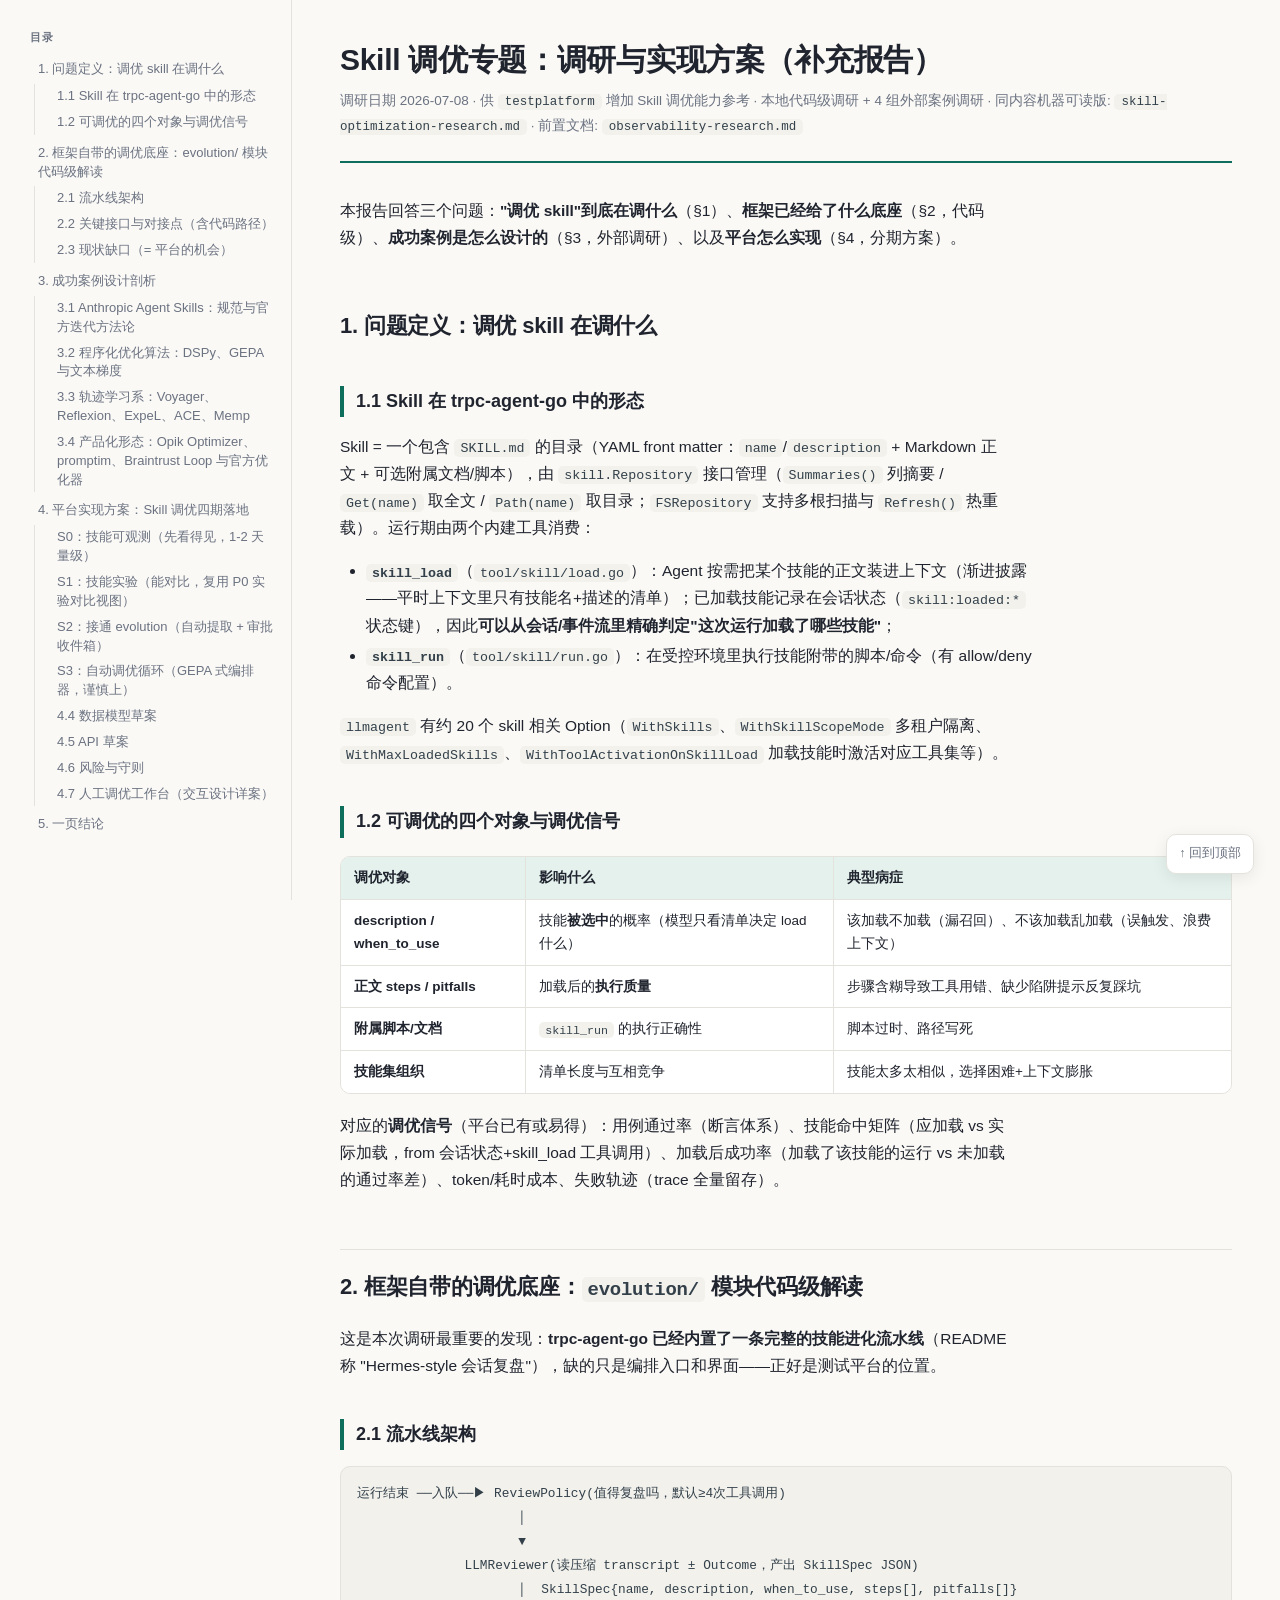
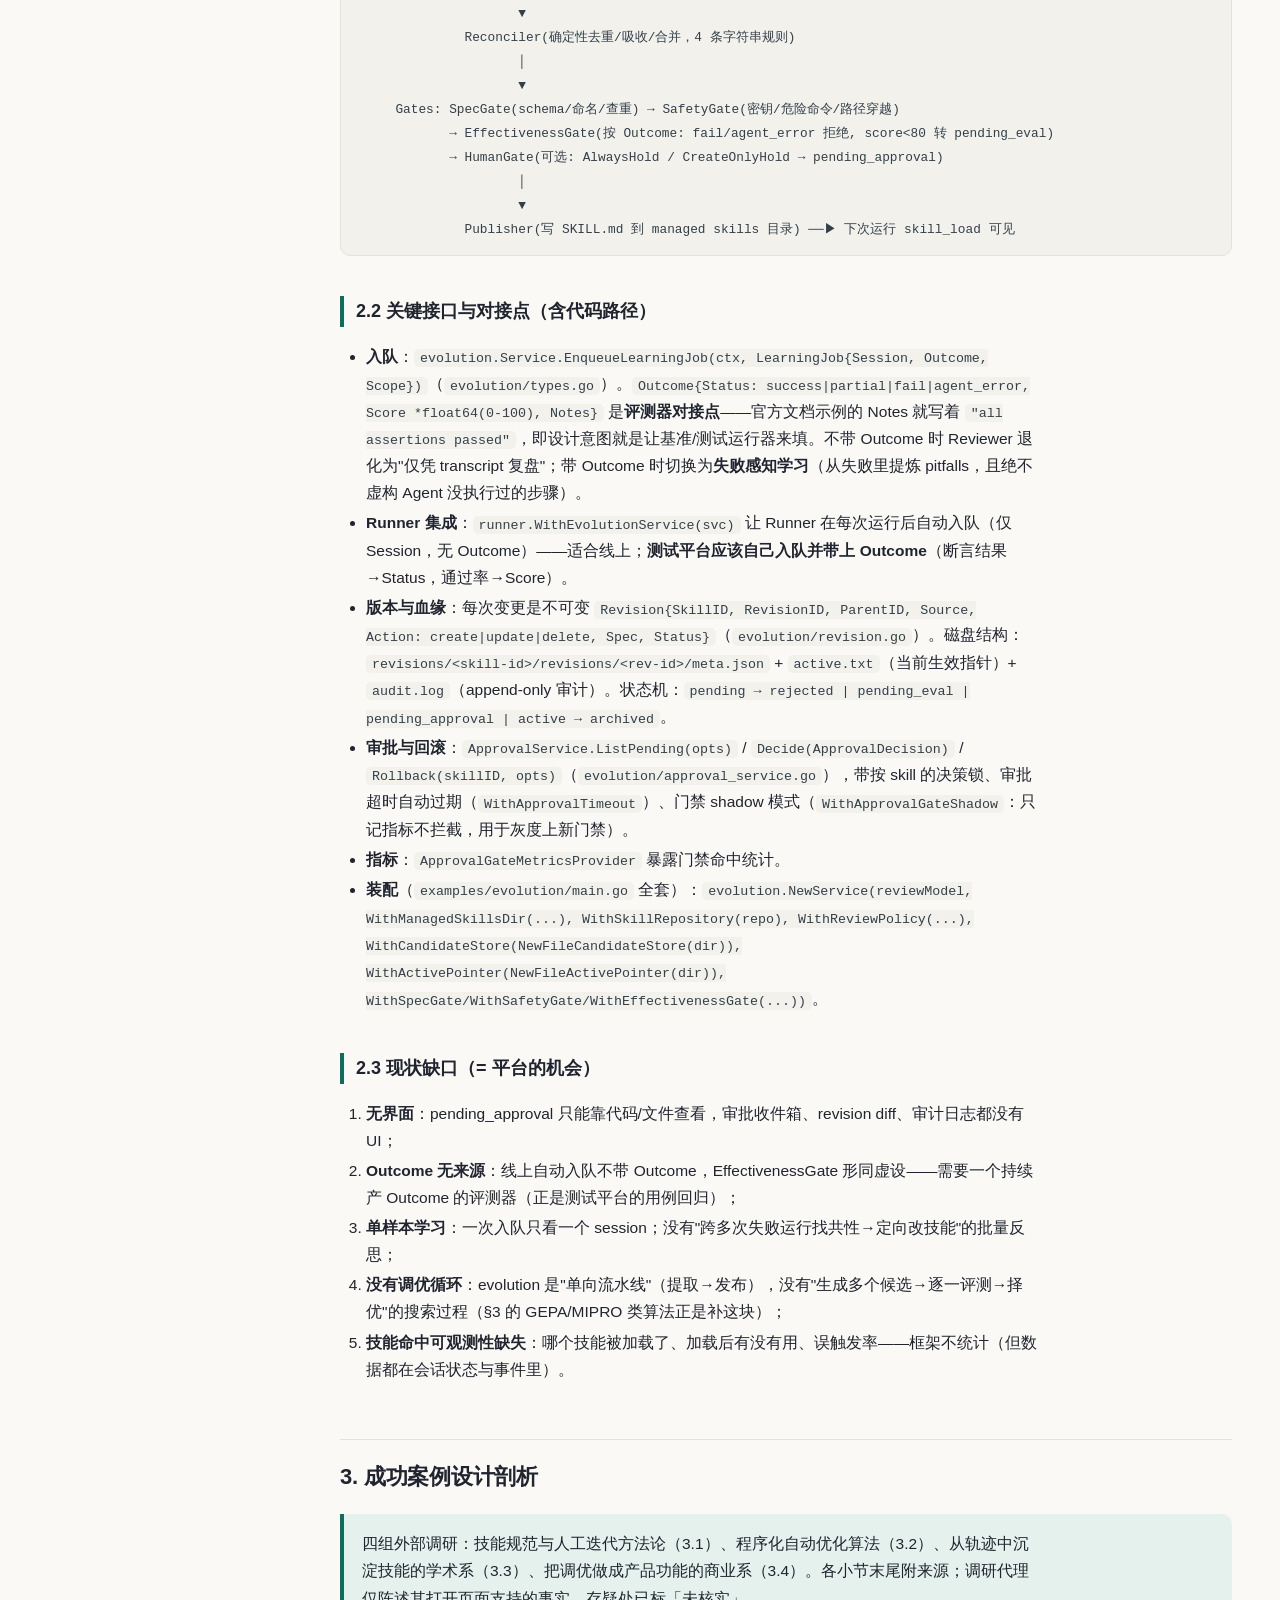
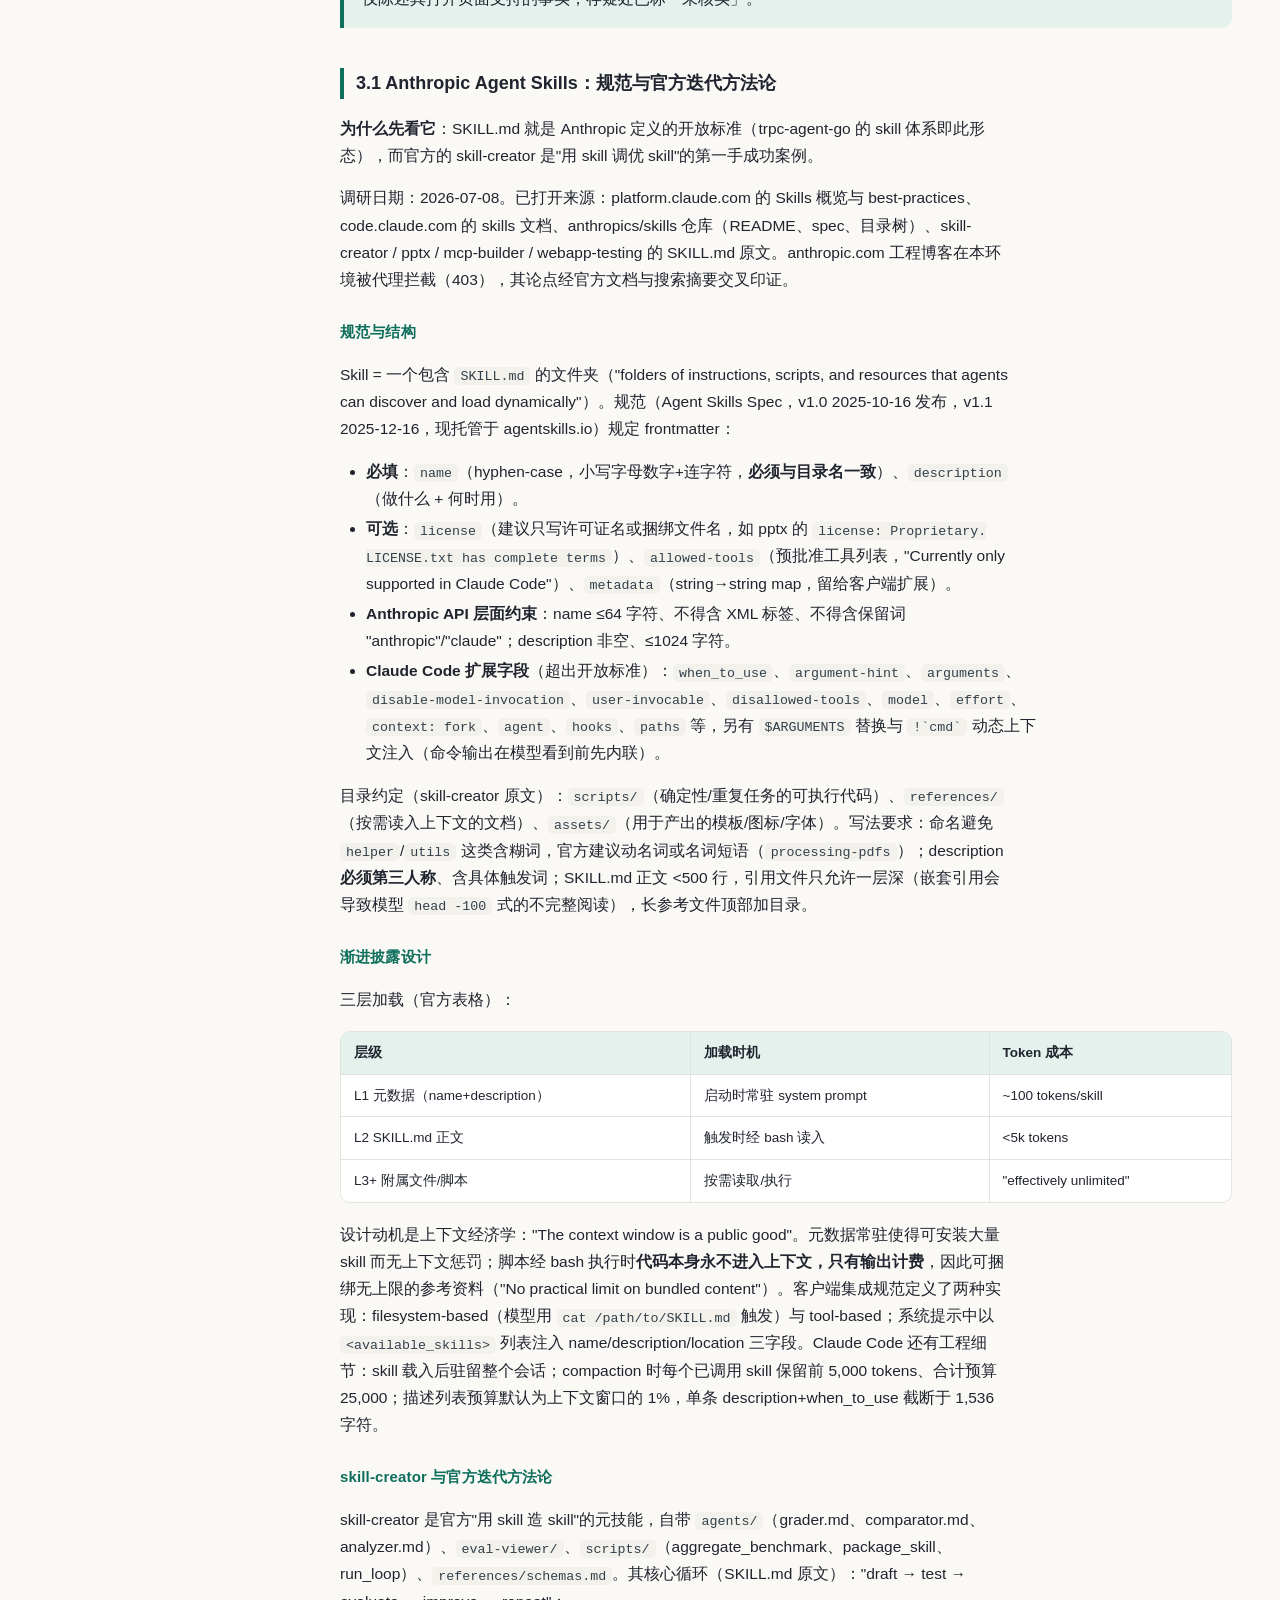
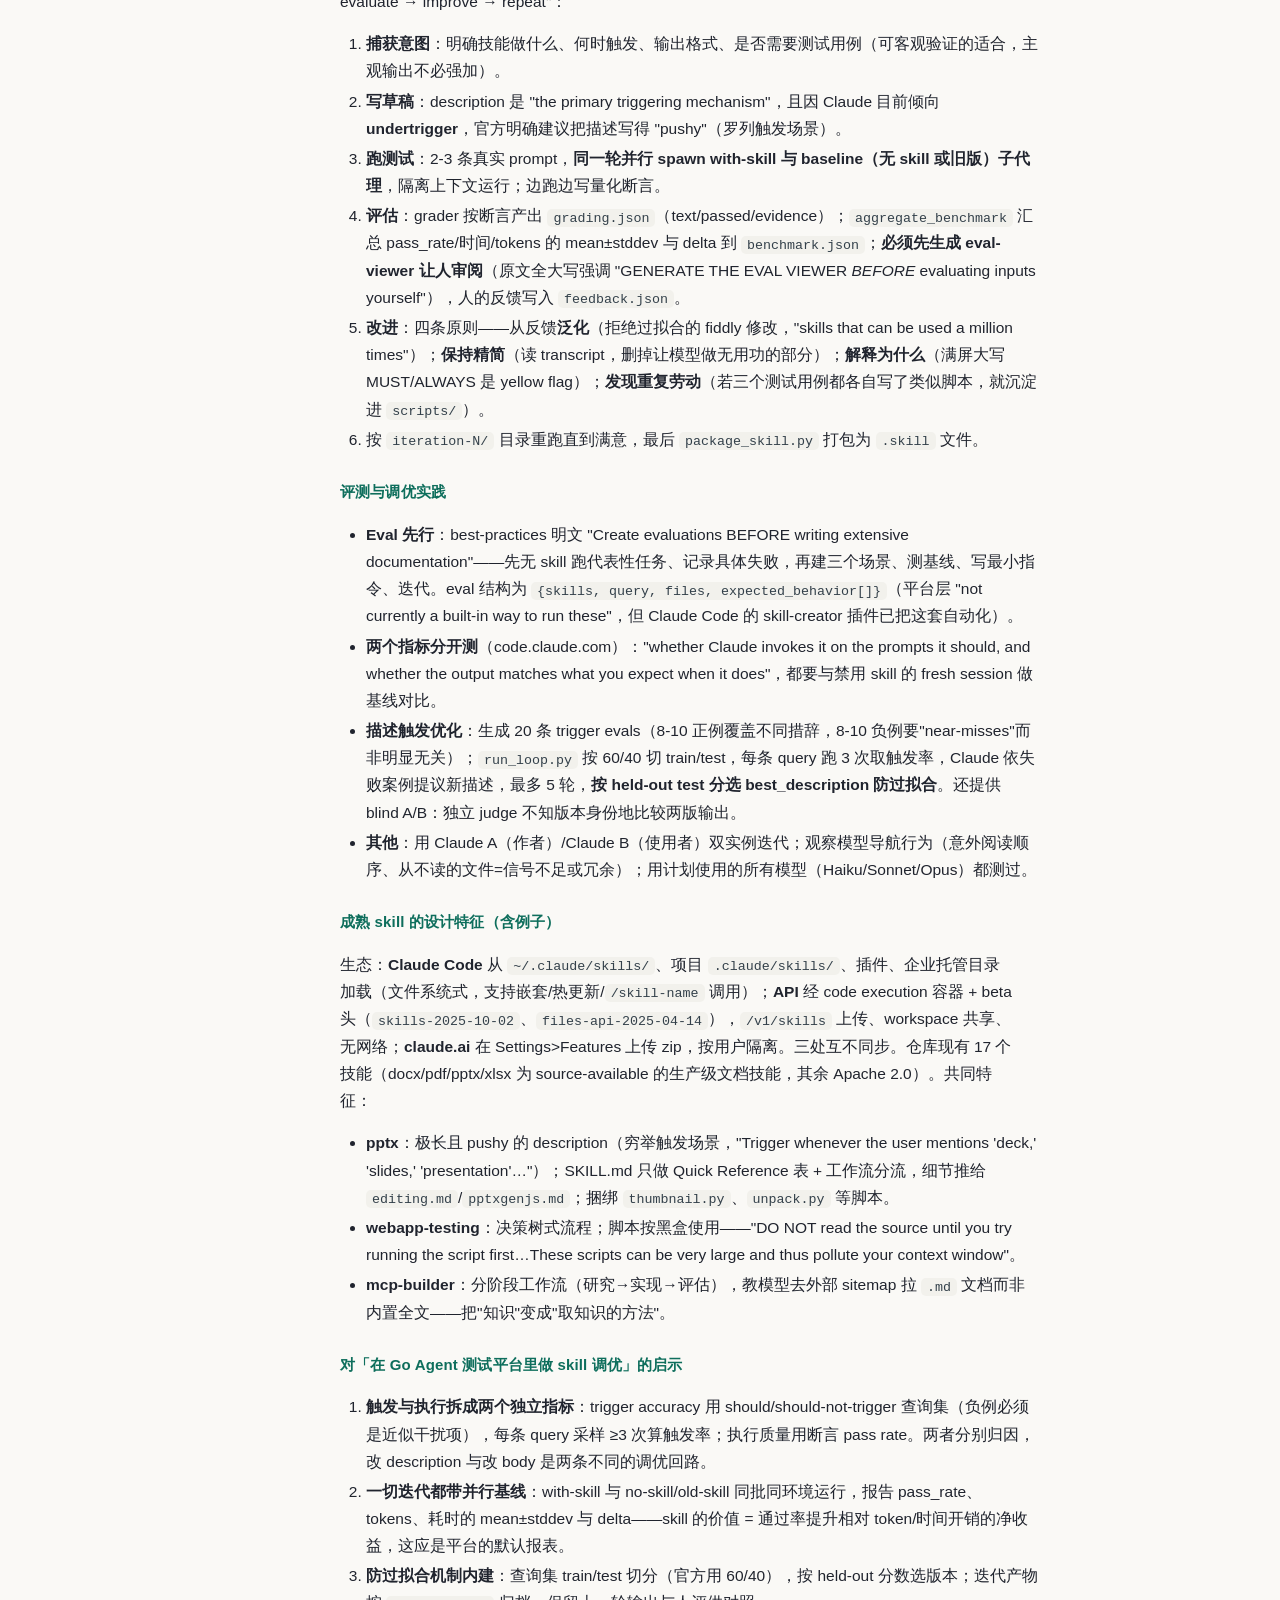
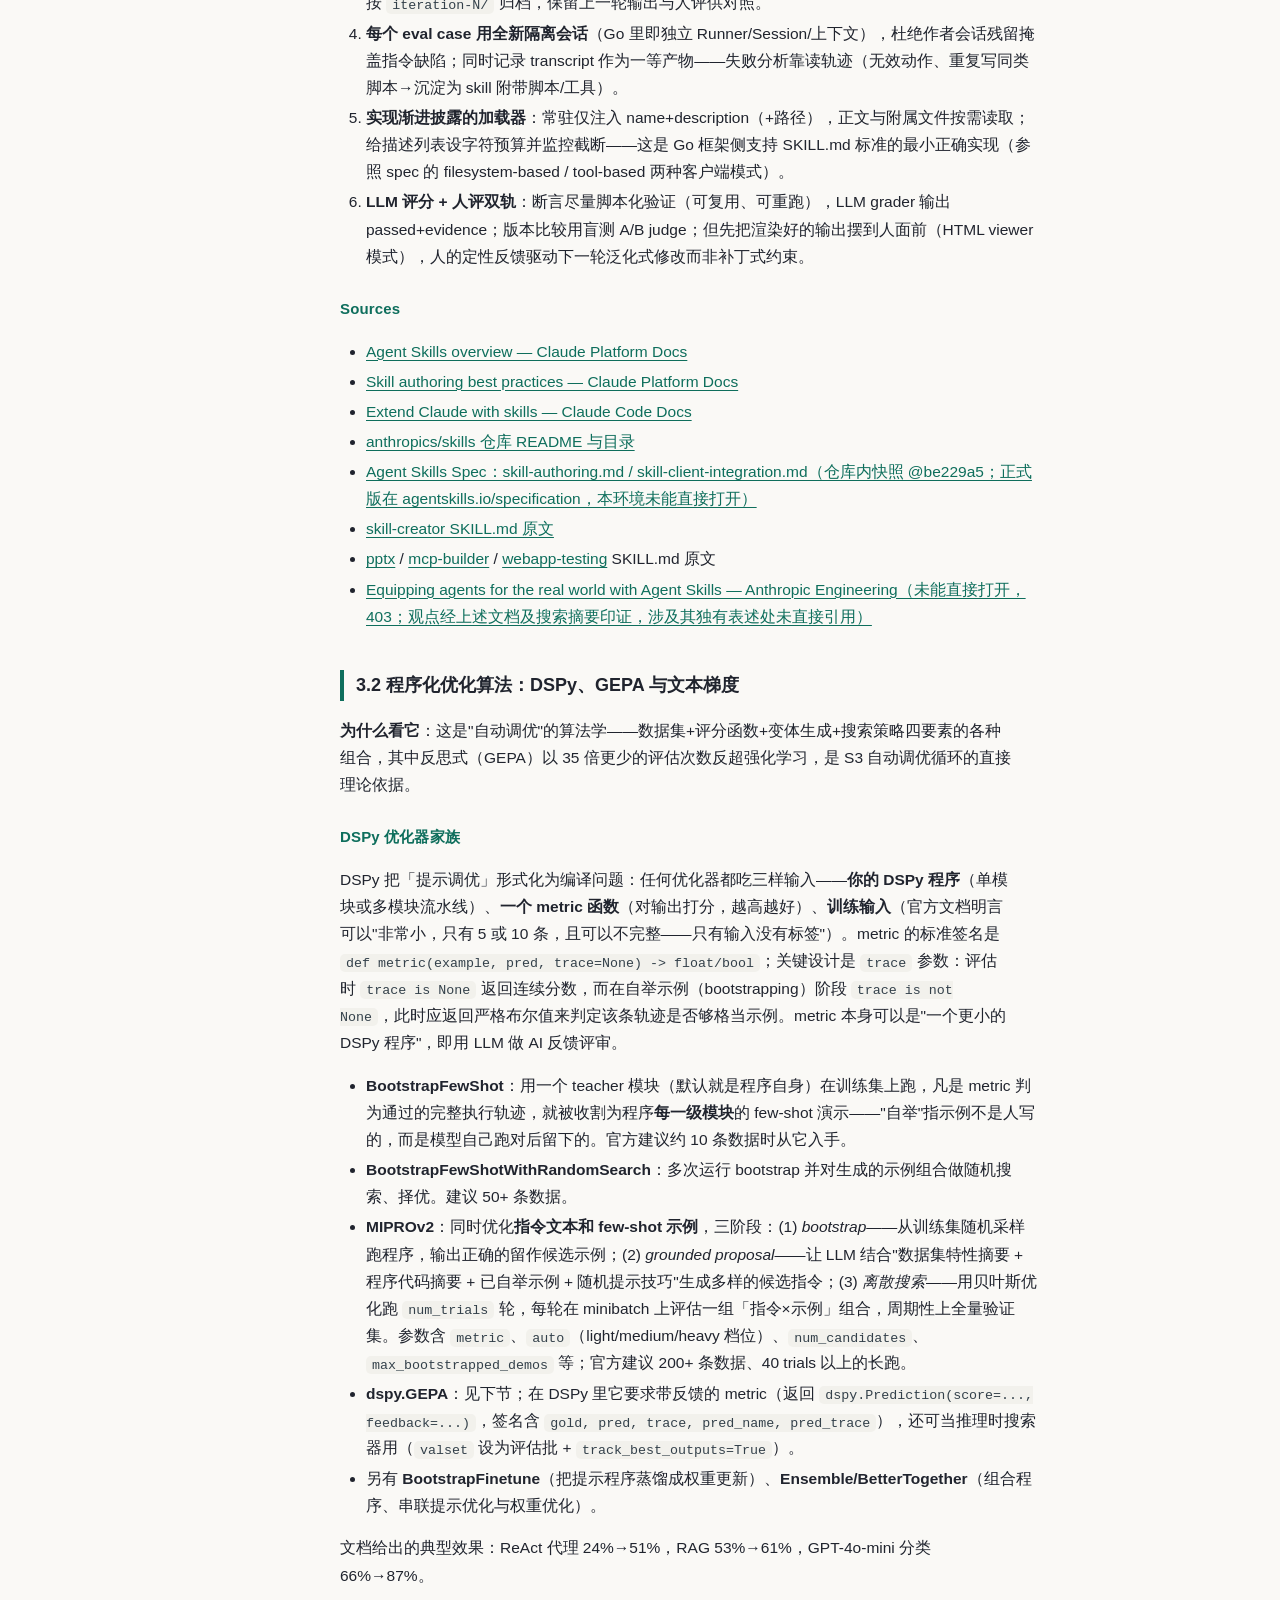
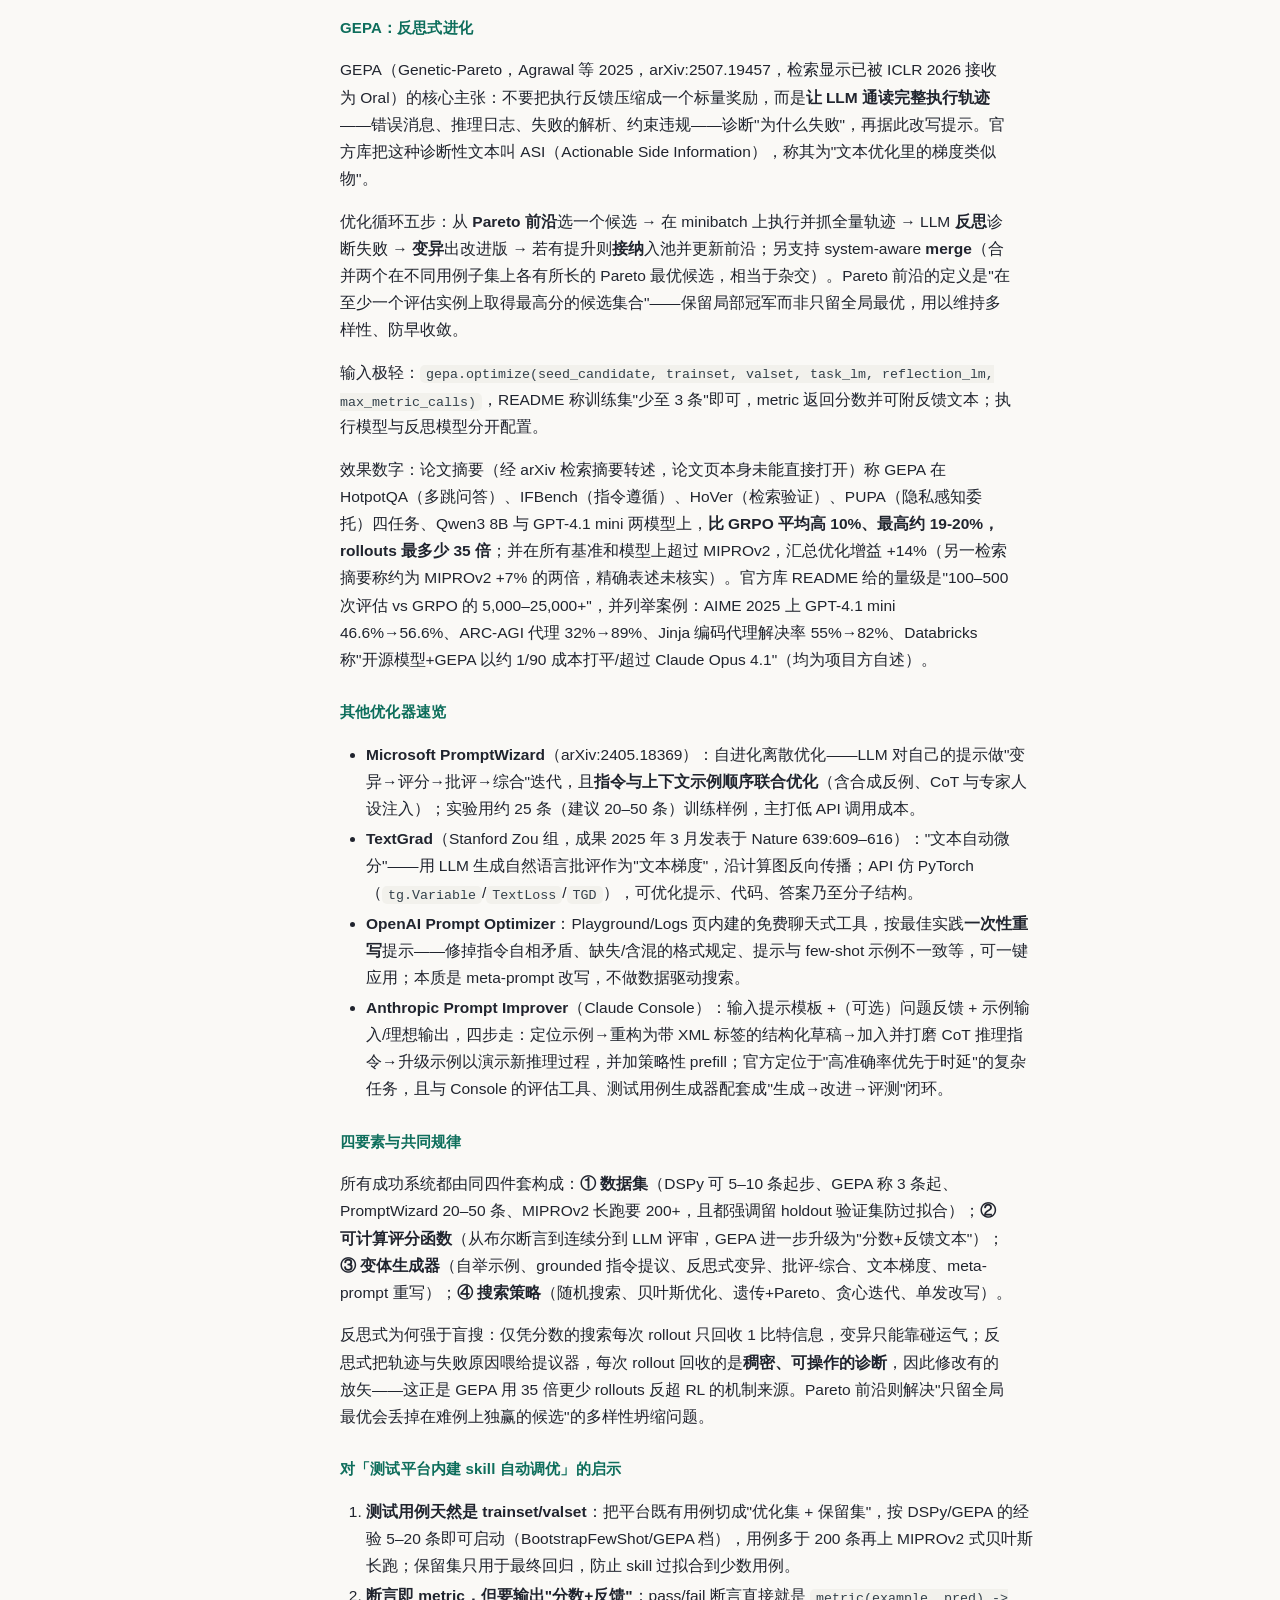
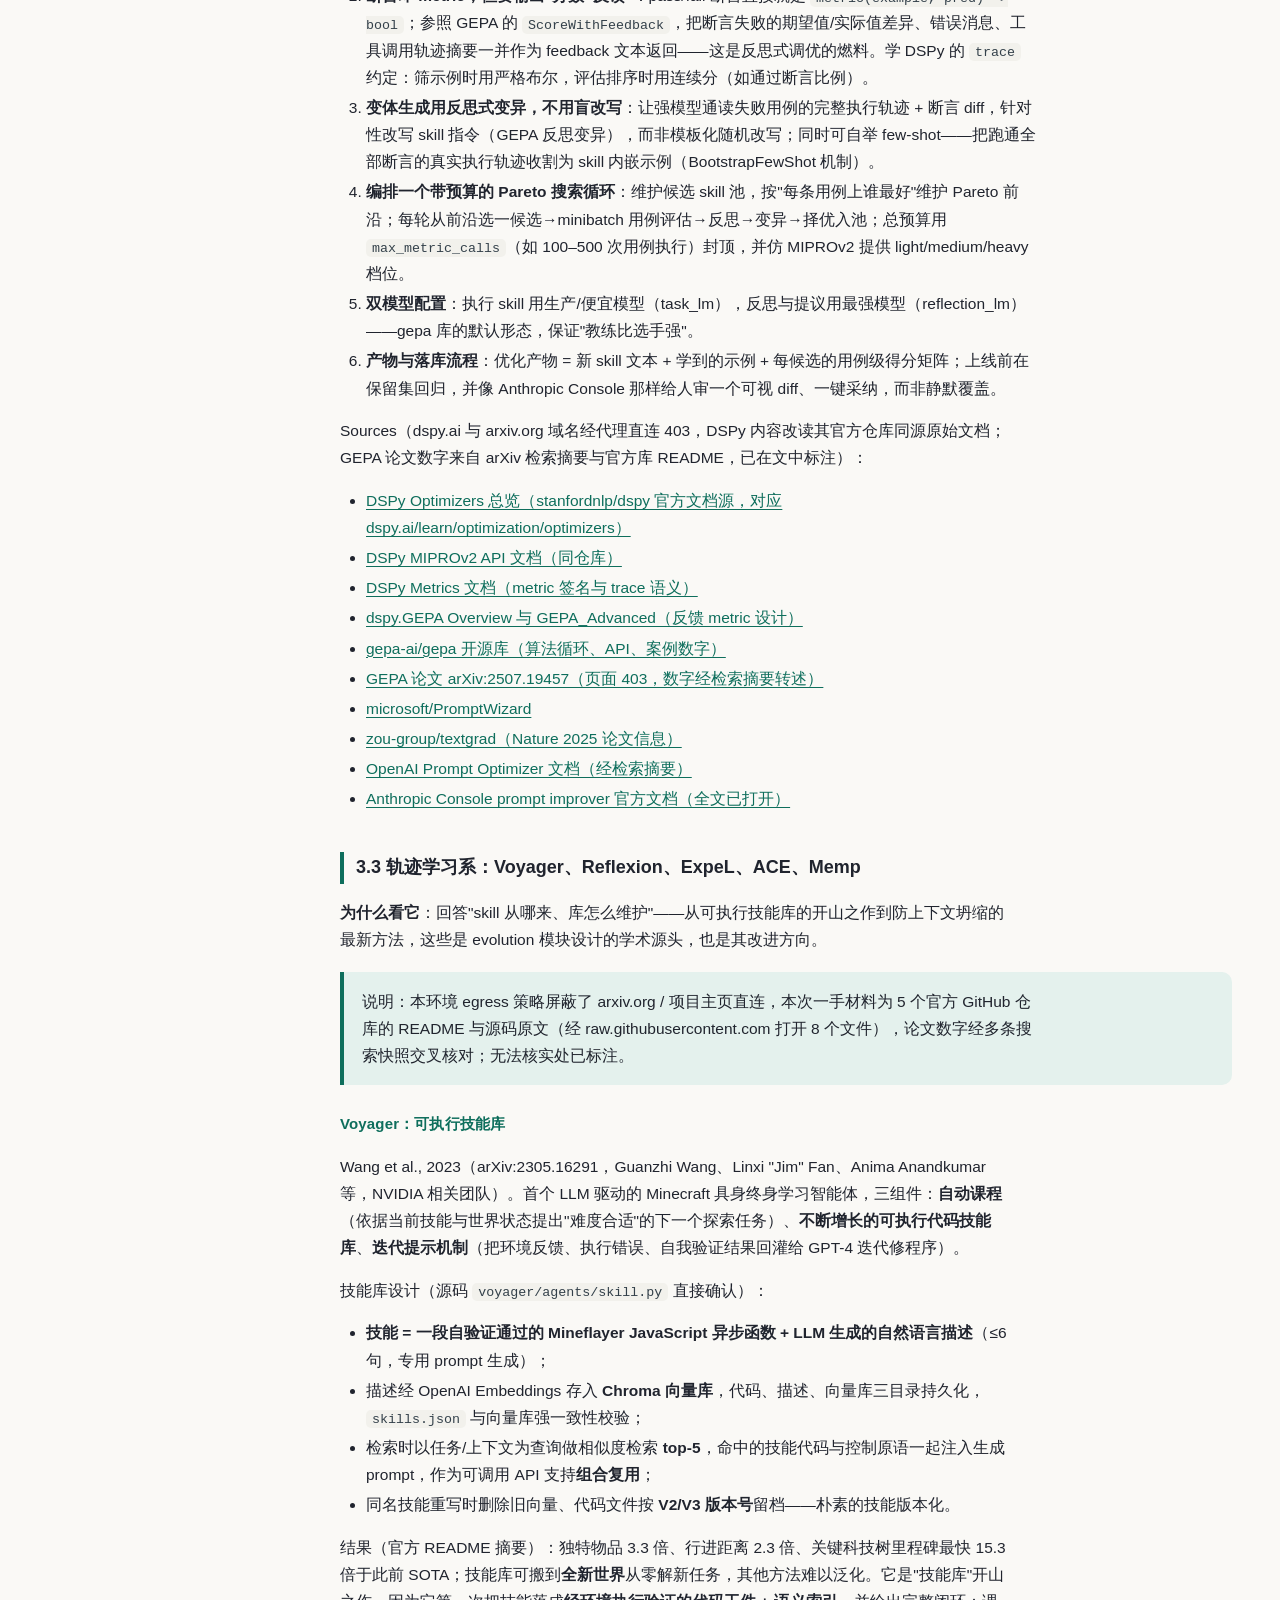
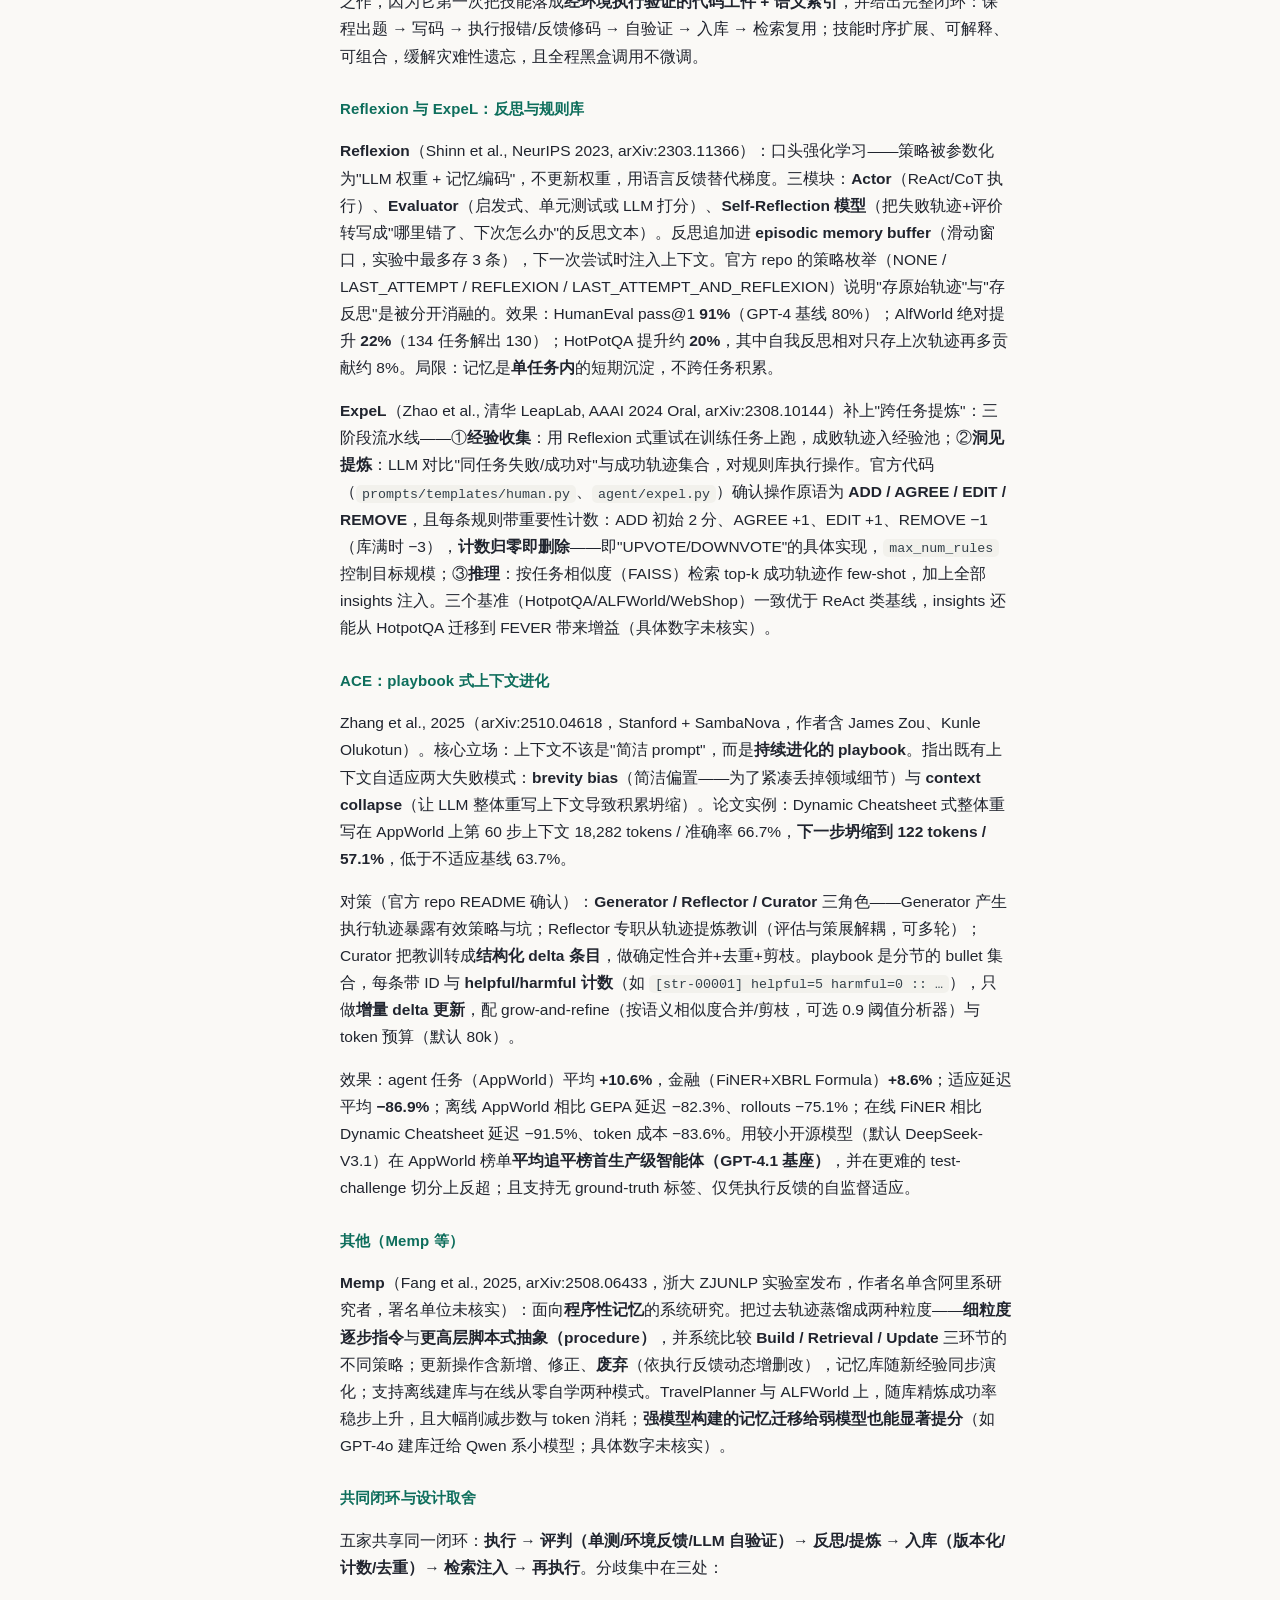
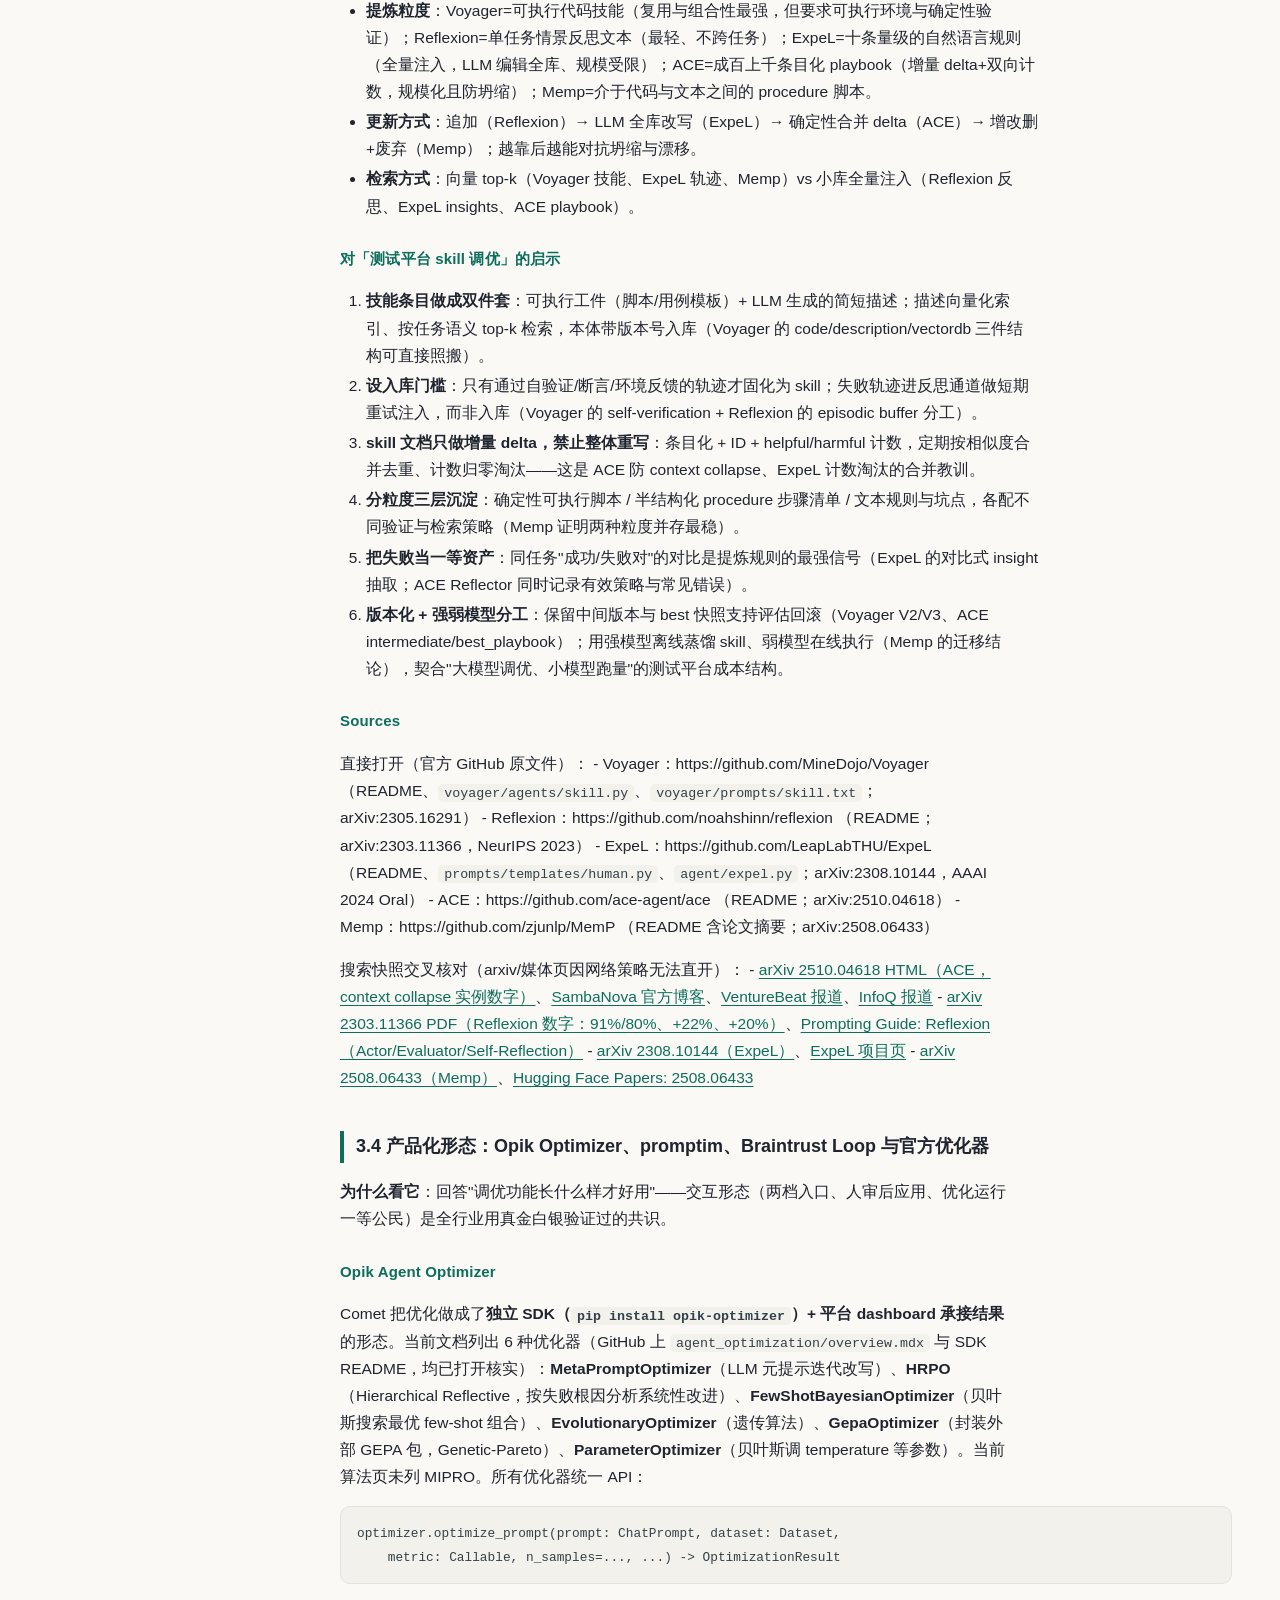
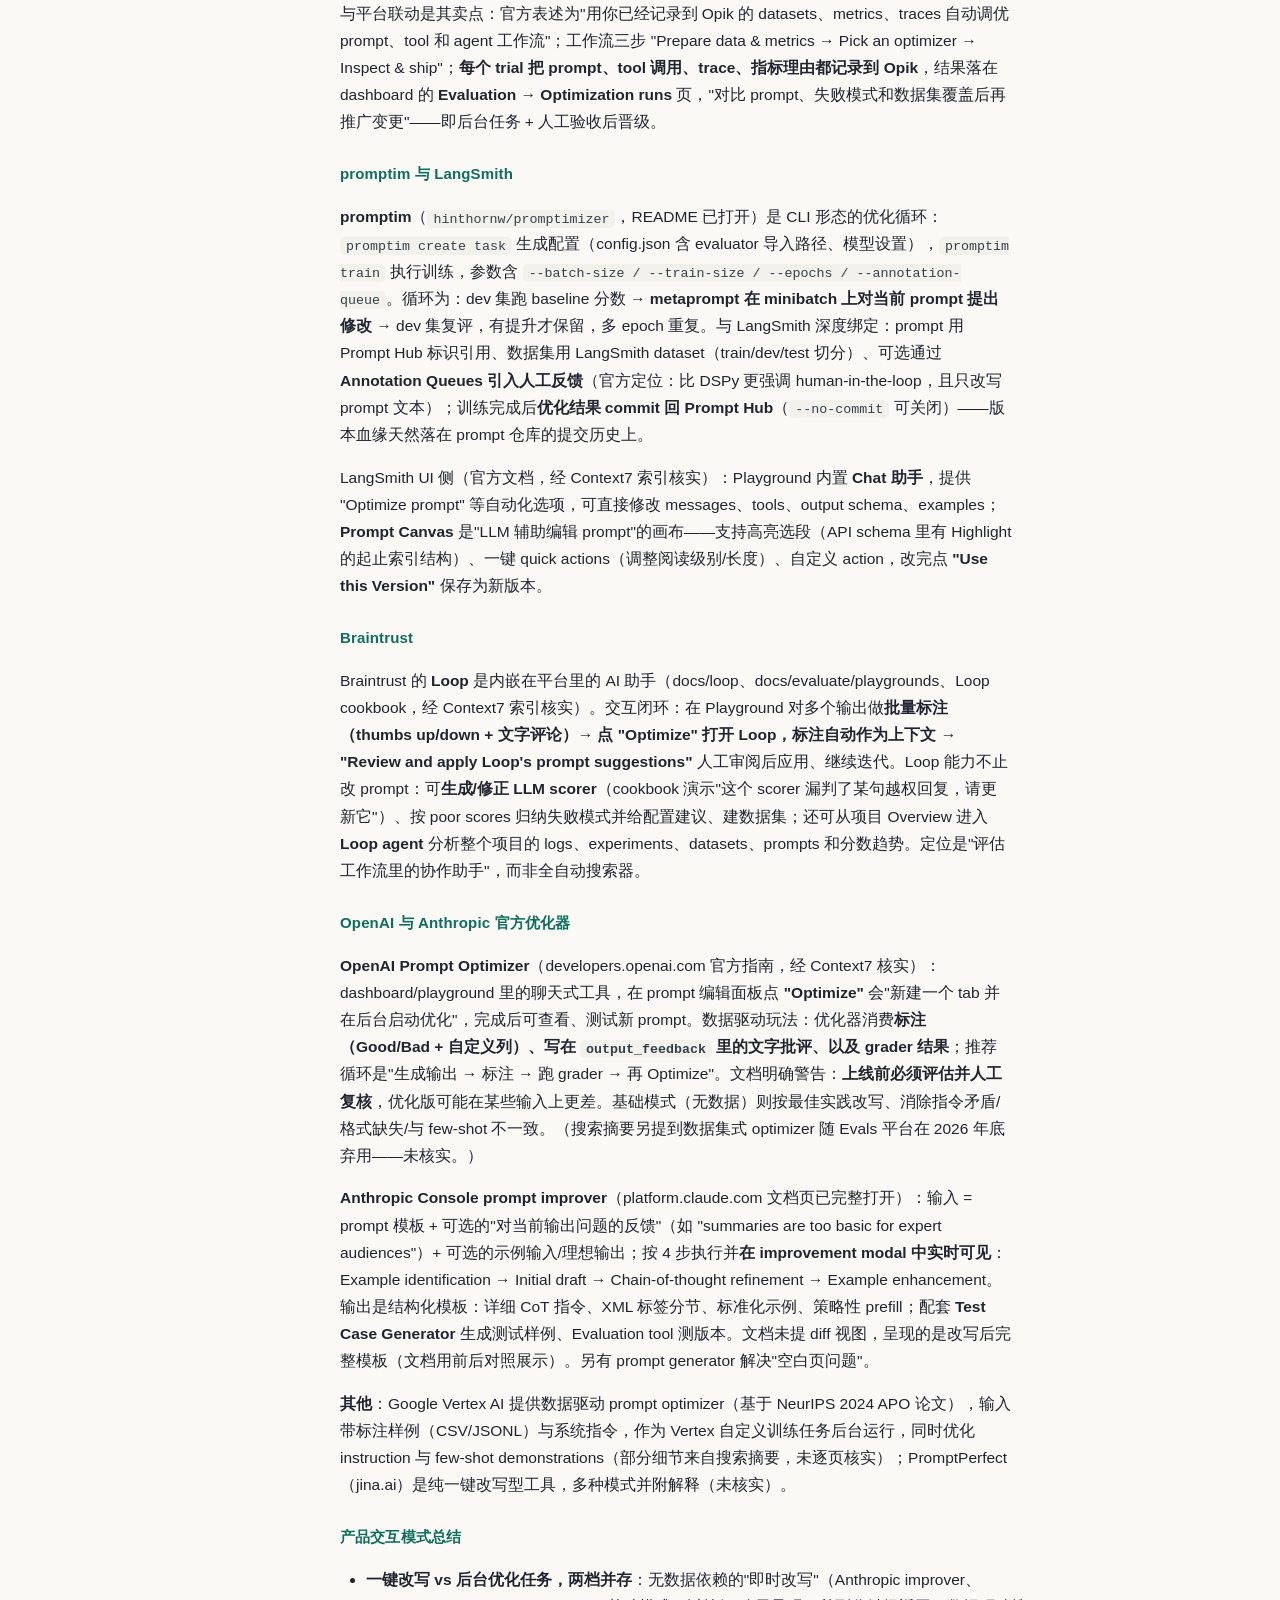
==== commit 92446d31: "testplatform/docs: add manual skill-tuning workbench design (section 4.7) Extend the skill optimizat" ====
--- a/testplatform/docs/skill-optimization-research.html
+++ b/testplatform/docs/skill-optimization-research.html
@@ -92,6 +92,7 @@
   main { padding: 28px 20px 90px; }
 }
 @media (prefers-reduced-motion: reduce) { html { scroll-behavior: auto; } }
+img{max-width:100%;border:1px solid var(--line);border-radius:10px;margin:14px 0}
 </style>
 </head>
 <body>
@@ -126,6 +127,7 @@
 <li><a href="#44">4.4 数据模型草案</a></li>
 <li><a href="#45-api">4.5 API 草案</a></li>
 <li><a href="#46">4.6 风险与守则</a></li>
+<li><a href="#47">4.7 人工调优工作台（交互设计详案）</a></li>
 </ul>
 </li>
 <li><a href="#5">5. 一页结论</a></li>
@@ -544,6 +546,57 @@
 <li><strong>成本护栏</strong>——自动循环的预算按"候选数×用例数×平均 token"预估并在启动时展示，循环内实时累计可中断；</li>
 <li><strong>一切可回滚</strong>——active pointer + 审计日志是 evolution 送的，UI 必须把 Rollback 做成一等公民。</li>
 </ol>
+<h3 id="47">4.7 人工调优工作台（交互设计详案）</h3>
+<blockquote>
+<p>本节是 S1「手动调优闭环」的落地交互设计。配套线框图：同目录 <code>skill-workbench-wireframe.html</code>（可直接浏览器打开），截图如下。设计原则四条：改动即版本（永不覆盖 active）、两个指标两条回路（触发→description，执行→steps/pitfalls）、发布前必须有数据背书、一切可回滚。</p>
+</blockquote>
+<p><img alt="技能调优工作台线框图" src="skill-workbench-wireframe.png" /></p>
+<h4 id="_8">入口：从"问题"进入，而非从"技能"进入</h4>
+<div class="tablewrap"><table>
+<thead>
+<tr>
+<th>入口</th>
+<th>场景</th>
+<th>携带上下文</th>
+</tr>
+</thead>
+<tbody>
+<tr>
+<td>链路页/测试结果页「调优此技能」按钮</td>
+<td>最高频：用例失败，运行记录标注了加载过的技能</td>
+<td>失败用例、断言 diff、完整轨迹自动装填证据面板</td>
+</tr>
+<tr>
+<td>技能列表页</td>
+<td>巡检：按健康指标排序（误触发率、加载后通过率、token 增量）</td>
+<td>该技能的统计与历史</td>
+</tr>
+<tr>
+<td>断点介入页「保存为技能候选」</td>
+<td>现场热修沉淀（见下方联动）</td>
+<td>热修前后的上下文 diff</td>
+</tr>
+</tbody>
+</table></div>
+<h4 id="_9">三栏布局与走查流程</h4>
+<ul>
+<li><strong>左栏·技能编辑器（条目化）</strong>：description 单独框（实时 lint：第三人称/触发词/≤1024 字符/SafetyGate 密钥与危险命令扫描）；when_to_use；steps 与 pitfalls <strong>逐条增删改</strong>——落实 ACE 结论「增量条目更新，禁止整篇重写」；提供"原始 SKILL.md" tab 兜底。</li>
+<li><strong>中栏·证据面板</strong>：顶部<strong>病因判定徽章</strong>——本次运行已加载技能但断言失败 → <code>执行质量问题</code>（改 steps/pitfalls）；应加载而未加载 → <code>触发问题</code>（改 description）。判定只用平台已有数据（skill_load 工具调用 + 断言结果 + 会话状态键）。面板内容：断言 diff（期望 vs 实际）、轨迹关键帧（失败点高亮，如"未调用 refund_policy 直接答复"）、同类失败聚合（一键并入证据）、可选「AI 辅助」按钮（读草稿+证据生成修改建议 diff，人工采纳——即 §3.4 的廉价档一键优化）。</li>
+<li><strong>右栏·验证与发布</strong>：验证集三件套（关联用例 + 触发评测集 + holdout 用例）→「双跑验证」（候选发布到隔离目录，影子 Agent 分别以 候选/active 执行）→ 四格对比（用例通过率 Δ / 触发准确率 Δ / token 成本 Δ / holdout 终评）+ 逐用例 diff → 发布 / 继续迭代 / 回滚；底部版本血缘（rev 链、来源、状态）。</li>
+</ul>
+<p>走查（对应线框图 ①-⑧）：<strong>①</strong> 失败现场点入 → <strong>②</strong> 证据自动装填 → <strong>③</strong> 病因徽章定位回路 → <strong>④</strong> 条目化修改 → <strong>⑤</strong> 保存为候选 rev-N（source=manual, parent=active，进 evolution CandidateStore）→ <strong>⑥</strong> 双跑验证出对比报告 → <strong>⑦</strong> 发布（写 active pointer + 审计日志）→ <strong>⑧</strong> 随时回滚。</p>
+<h4 id="_10">与断点介入的双向联动（差异化能力）</h4>
+<ul>
+<li><strong>断点 → 工作台</strong>：断点挂起时人工修改了上下文中技能注入的文本并放行、且该运行最终通过——「把这次修改保存为技能候选版本」一键把热修 diff 沉淀为 rev-N 草稿，进入验证发布流程。断点成为调优的采集入口。</li>
+<li><strong>工作台 → 断点</strong>：工作台"试跑"可勾选"带模型断点"，单步观察候选技能被加载后模型的真实行为（上下文注入段高亮为 <code>skill_content</code> 来源）。</li>
+</ul>
+<h4 id="4445">落地增量（在 §4.4/§4.5 基础上）</h4>
+<ul>
+<li>数据：新增 <code>revision_validation(revision_id, testrun_id, baseline_testrun_id, verdict, created_at)</code> 关联表；run 记录技能版本快照（§4.4 的 <code>skill_snapshot</code> 承接）；</li>
+<li>API：把 §4.5 的 <code>POST /skills/{name}/edit</code> 细化为三段——<code>POST /skills/{name}/draft</code>（保存草稿）→ <code>POST /skills/{name}/validate</code>（双跑验证，返回对比报告）→ <code>POST /skills/{name}/publish</code>（发布，校验验证记录）；<code>rollback</code> 沿用；</li>
+<li>防呆：无验证记录点发布须填写理由（落审计，不硬禁止）；"原始 Markdown" tab 里整篇保存时二次确认；SafetyGate 在保存草稿时即时执行，命中项在编辑器内联标红。</li>
+</ul>
+<p>实现顺序：S0 技能命中标注（证据面板的数据依赖）→ 工作台本体（编辑+版本+血缘）→ 双跑验证（复用批量测试执行器 + 隔离技能目录）→ 断点联动按钮。</p>
 <hr />
 <h2 id="5">5. 一页结论</h2>
 <ol>
